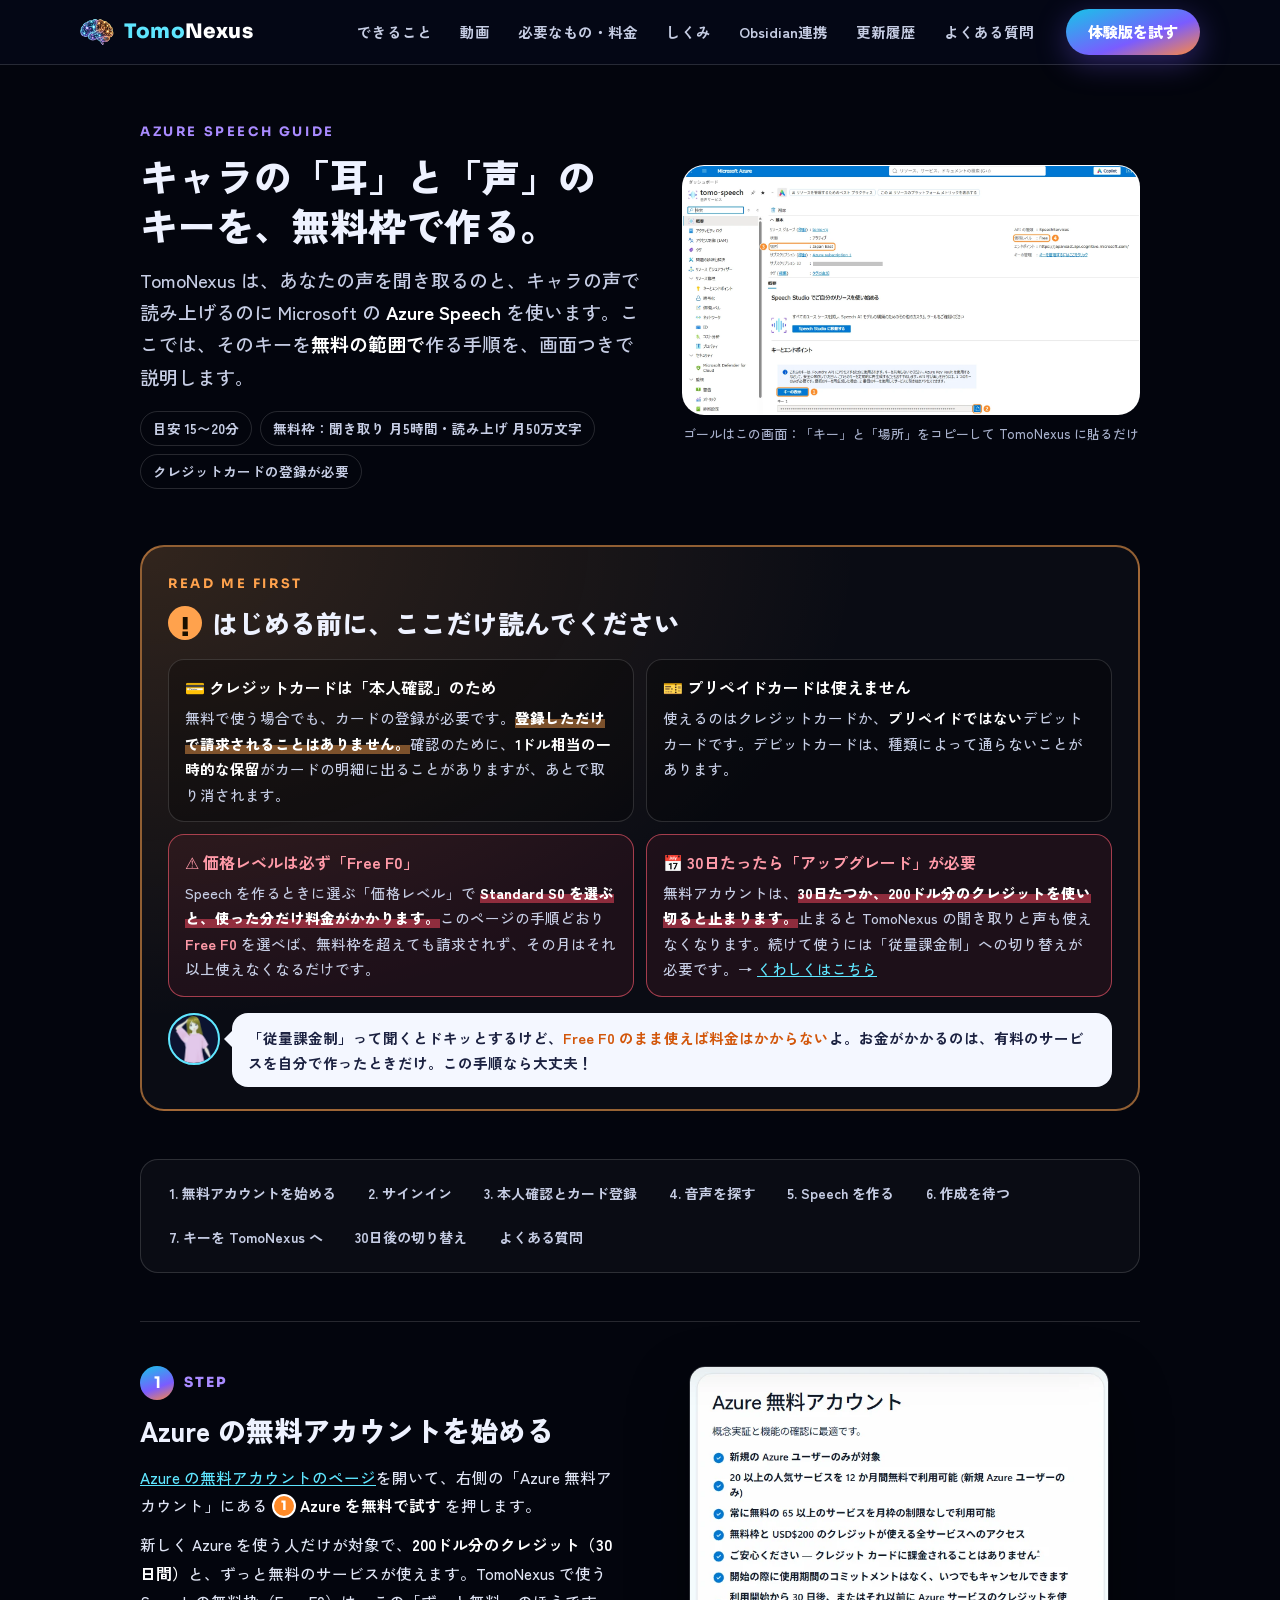
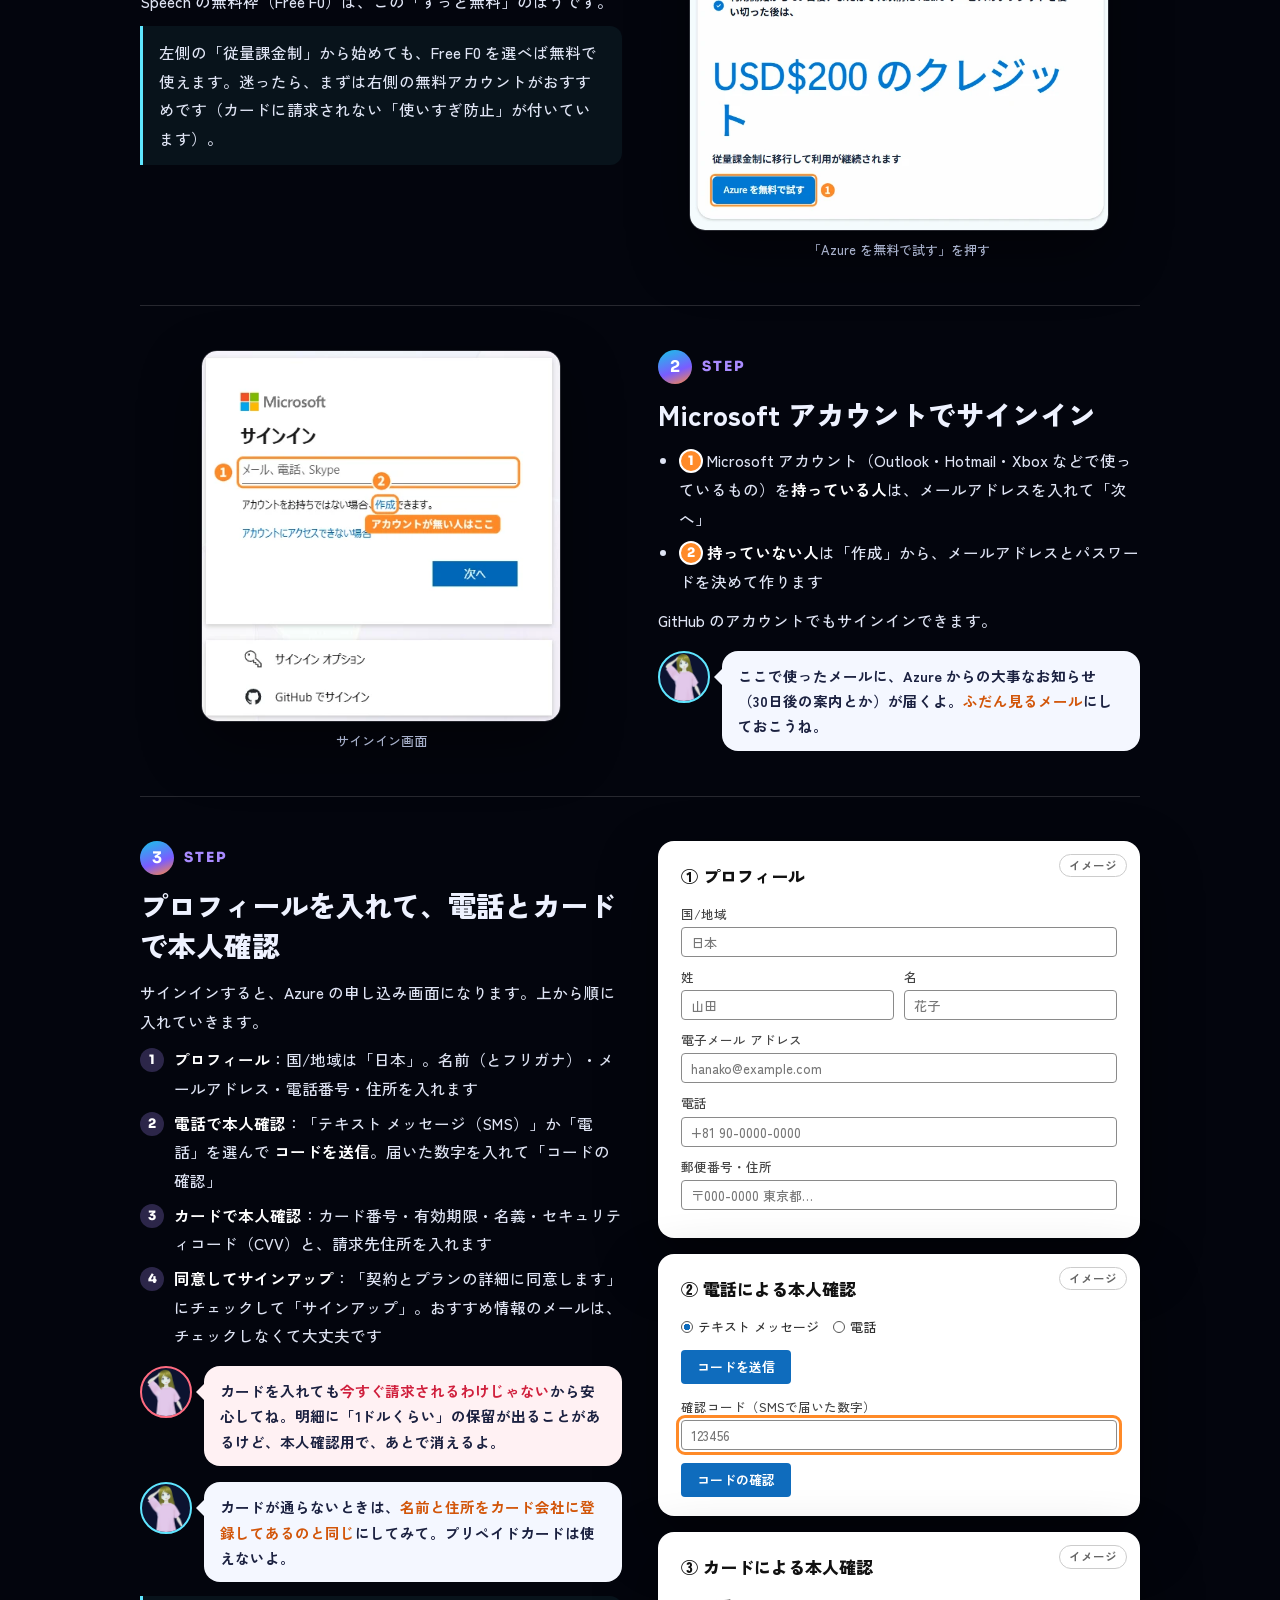
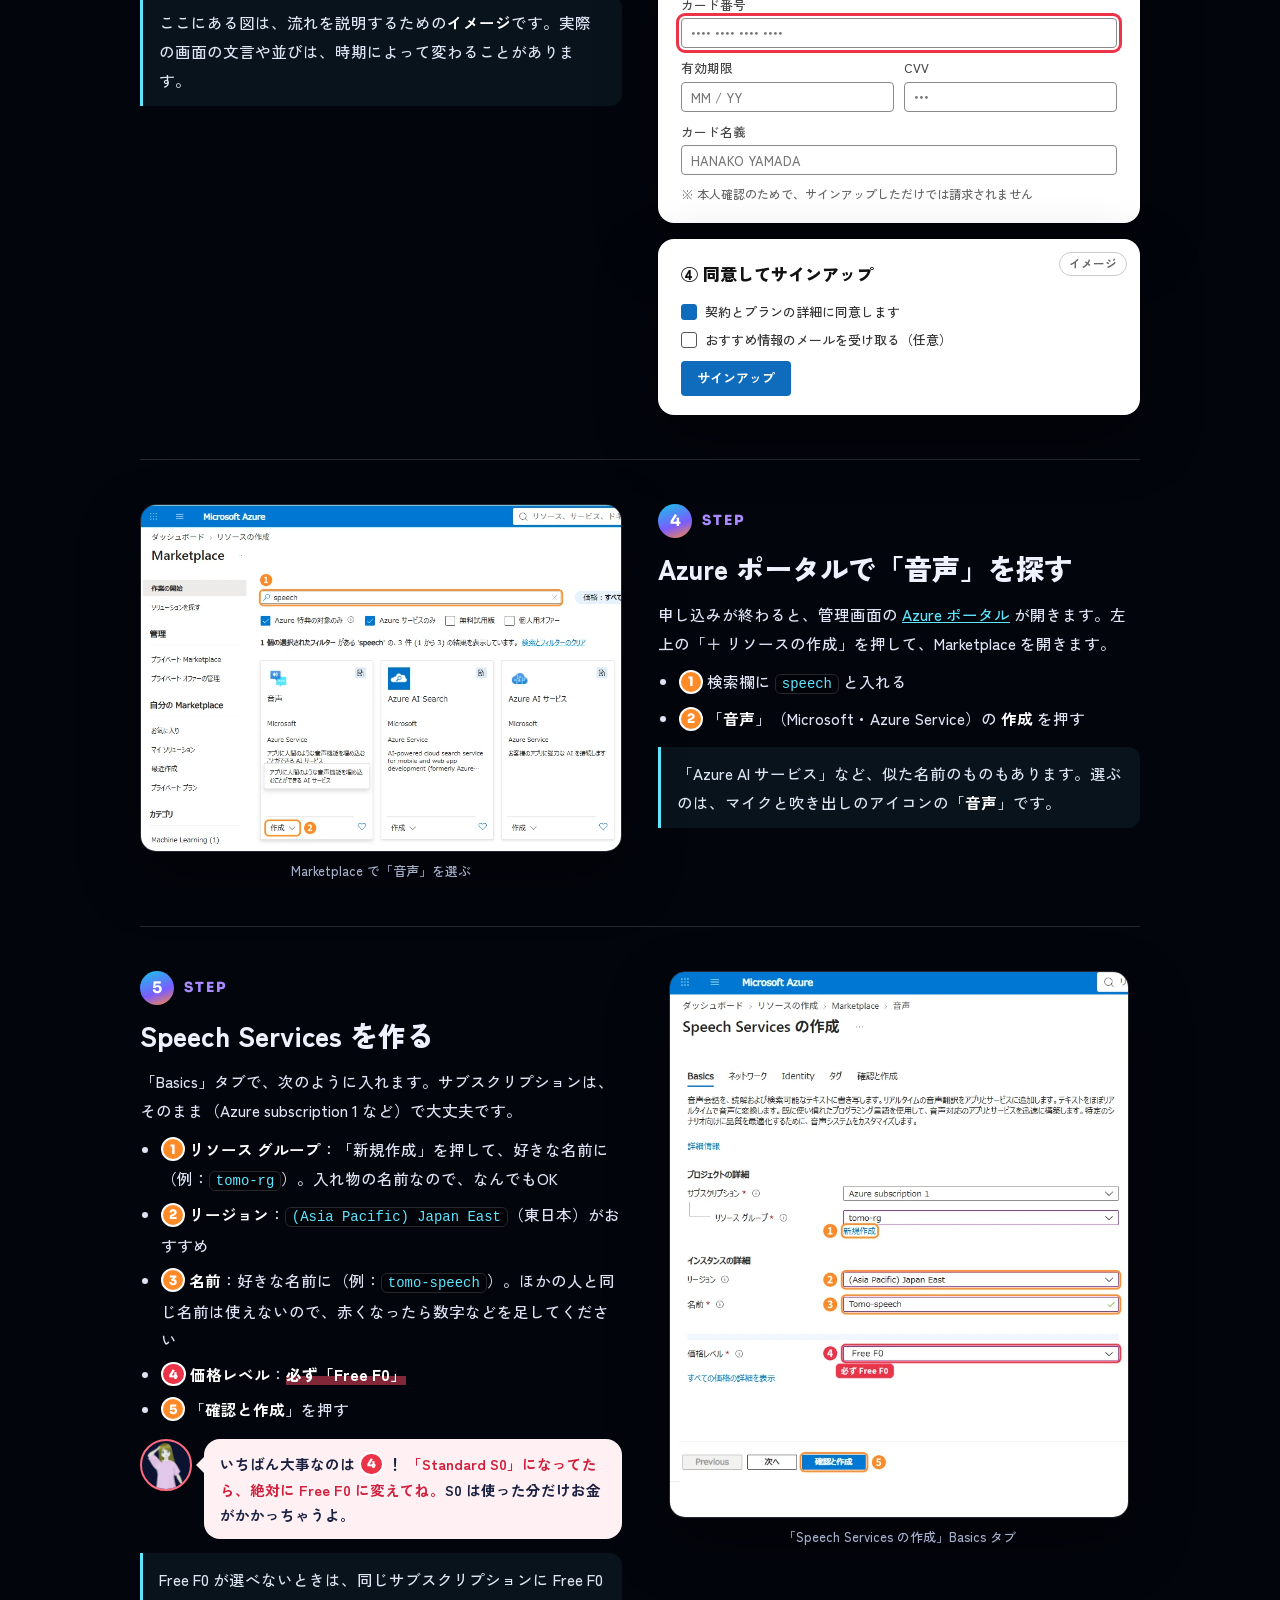
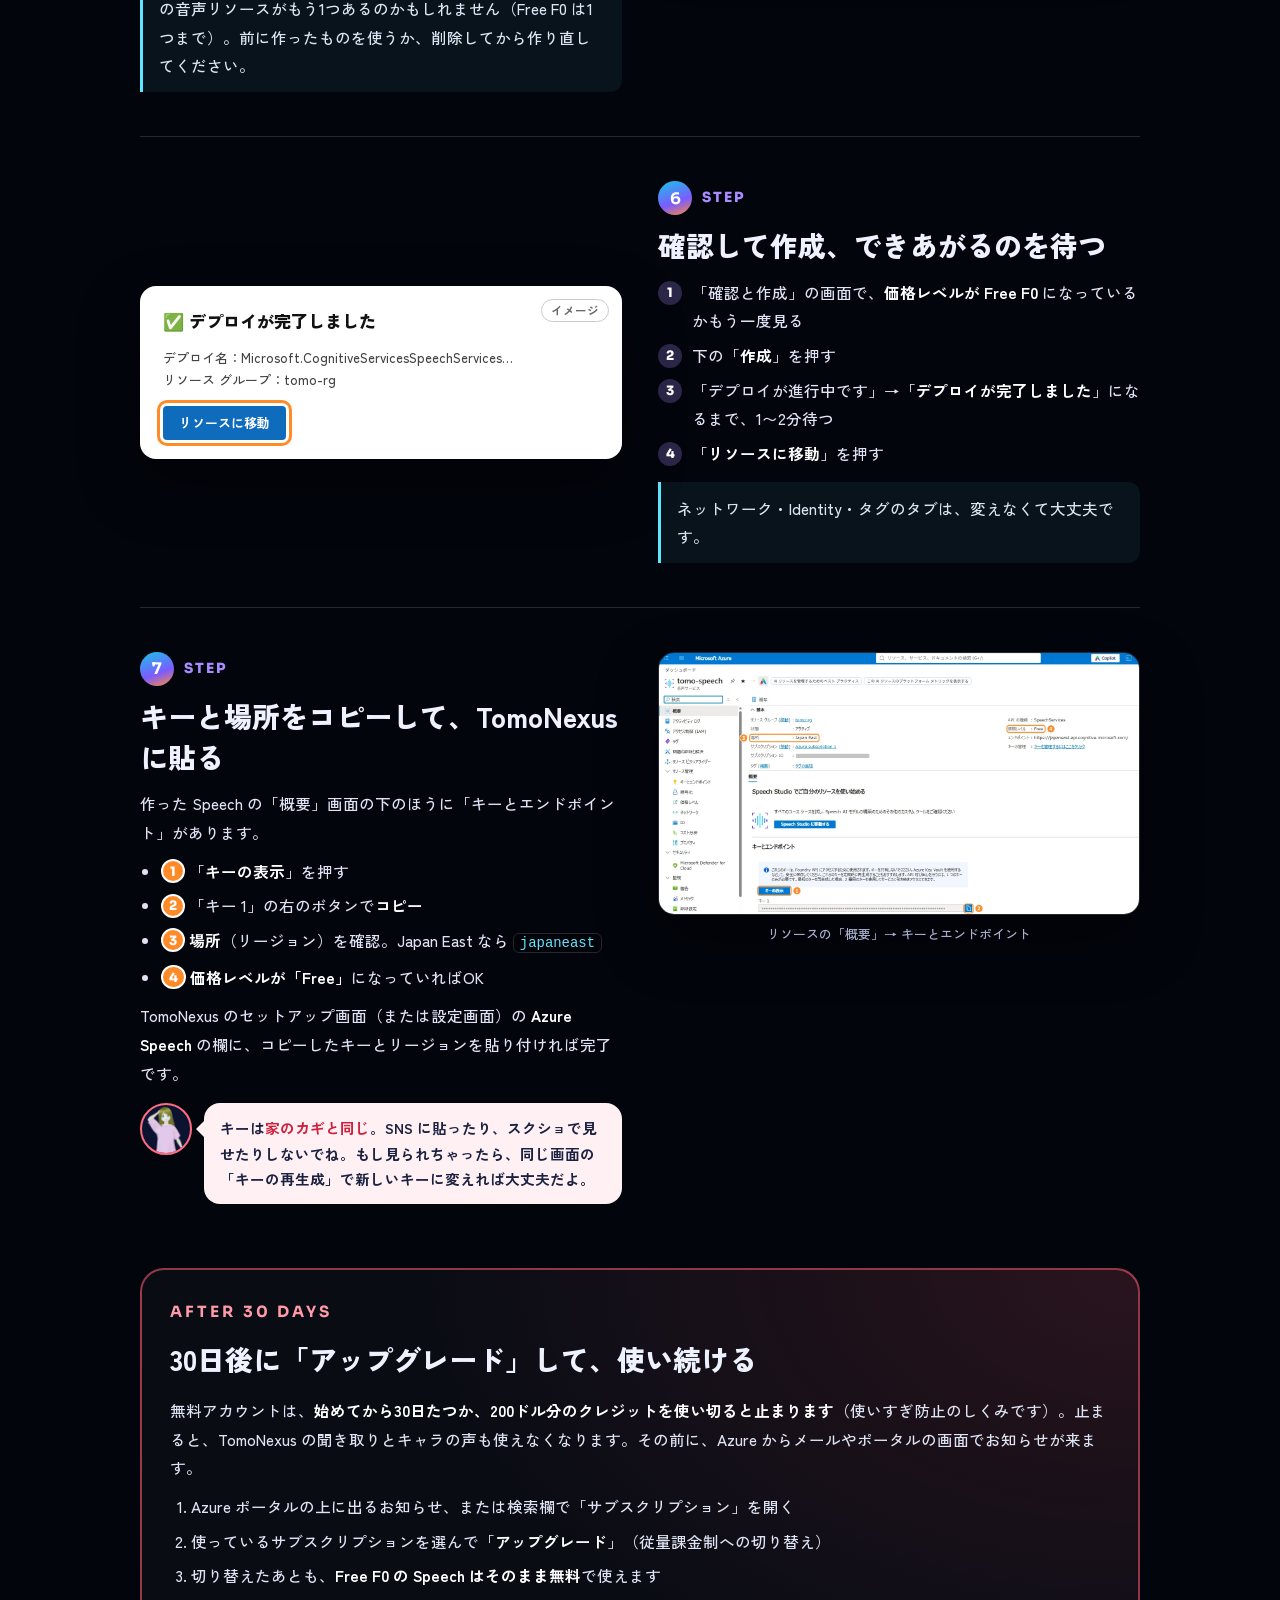
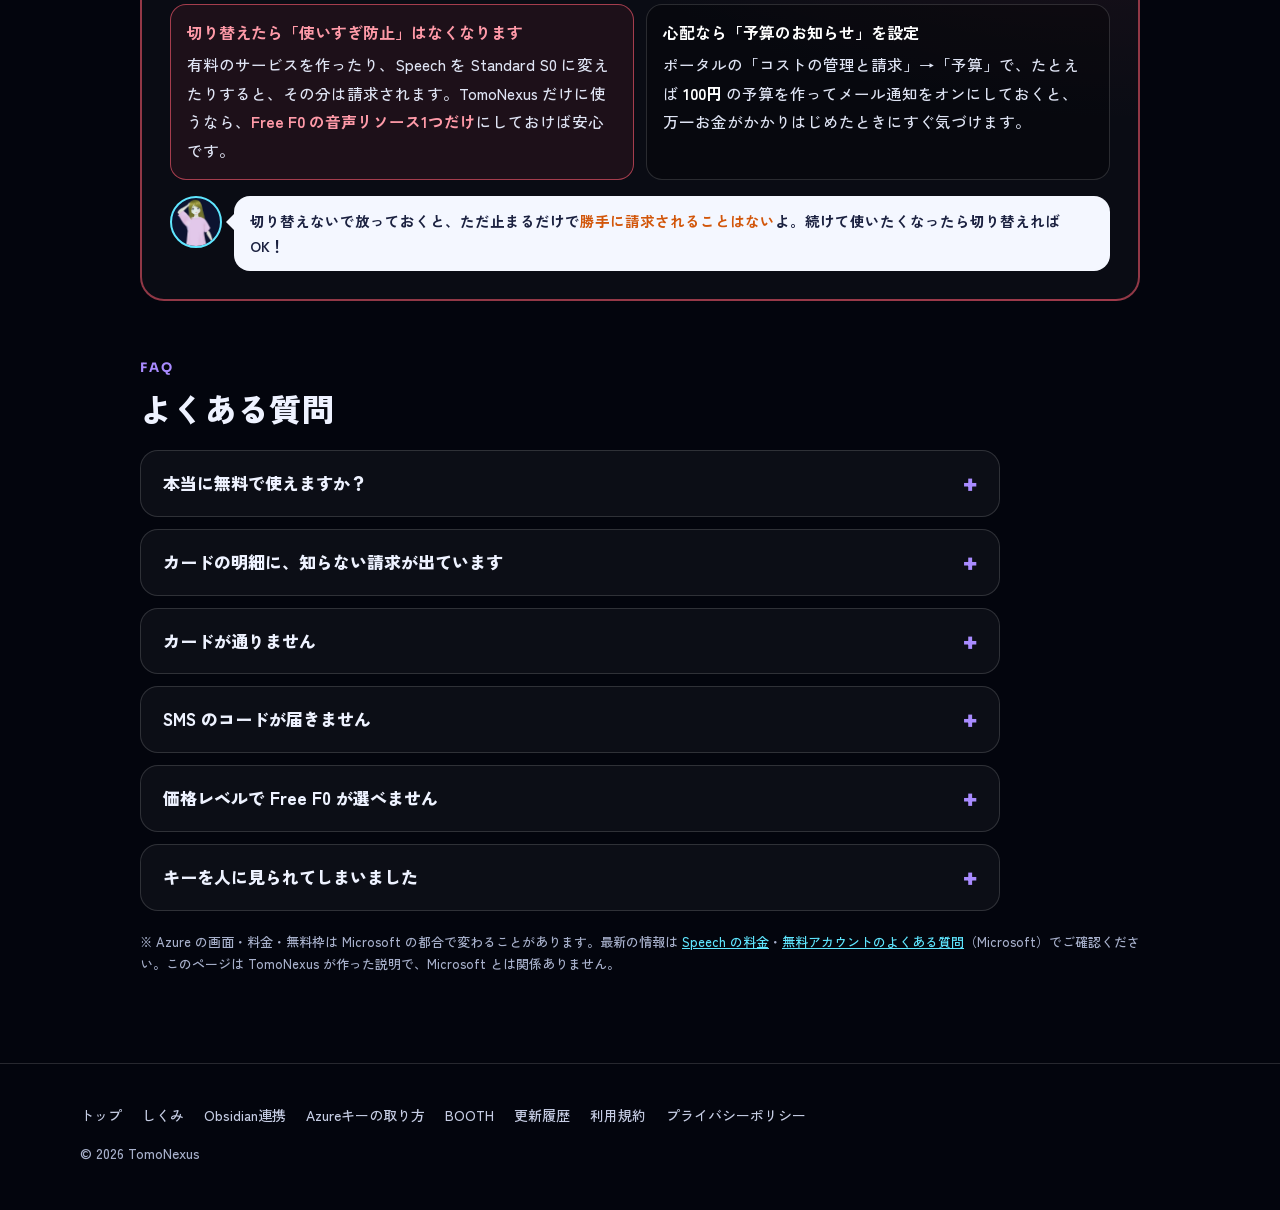
==== azure.html @ bb81c7da "Azure Speech のキーの取り方ページを追加（無料枠・カード登録・30日後の注意つき） Co-Authored-By: Claude Opus 5.5 <noreply@anthropic.c" ====
<!doctype html>
<html lang="ja">
<head>
<meta charset="utf-8">
<meta name="viewport" content="width=device-width, initial-scale=1">
<title>Azure Speech のキーの取り方 — TomoNexus</title>
<meta name="description" content="TomoNexus で使う Azure Speech のキーを、無料枠で作る手順。クレジットカード登録の注意点、30日後の切り替え、キーのコピーまで画面つきで説明します。">
<meta name="theme-color" content="#060918">
<link rel="icon" type="image/png" href="assets/img/icon.png">
<link rel="apple-touch-icon" href="assets/img/apple-touch-icon.png">
<link rel="preconnect" href="https://fonts.googleapis.com">
<link rel="preconnect" href="https://fonts.gstatic.com" crossorigin>
<link rel="stylesheet" href="https://fonts.googleapis.com/css2?family=Zen+Kaku+Gothic+New:wght@500;700;900&family=Sora:wght@500;700;800&display=swap">
<link rel="stylesheet" href="assets/css/style.css">
</head>
<body>
<header class="site-header">
  <div class="wrap">
    <a class="brand" href="./"><img src="assets/img/icon.png" alt=""><span><span class="t">Tomo</span><span class="n">Nexus</span></span></a>
    <nav class="nav" aria-label="メインメニュー">
      <a href="./#features">できること</a>
      <a href="./#movie">動画</a>
      <a href="./#requirements">必要なもの・料金</a>
      <a href="shikumi.html">しくみ</a>
      <a href="obsidian.html">Obsidian連携</a>
      <a href="history.html">更新履歴</a>
      <a href="./#faq">よくある質問</a>
    </nav>
    <a class="btn btn-primary" data-booth href="./#download"><span data-booth-label>体験版を試す</span></a>
    <button class="menu-btn" aria-label="メニュー" aria-expanded="false">☰</button>
  </div>
</header>
<main class="guide">

<section class="g-hero">
  <div>
    <p class="eyebrow">Azure Speech guide</p>
    <h1><span class="nb">キャラの「耳」と「声」の</span><span class="nb">キーを、無料枠で作る。</span></h1>
    <p class="lead">TomoNexus は、あなたの声を聞き取るのと、キャラの声で読み上げるのに Microsoft の <b>Azure Speech</b> を使います。ここでは、そのキーを<b>無料の範囲で</b>作る手順を、画面つきで説明します。</p>
    <div class="g-pills"><span>目安 15〜20分</span><span>無料枠：聞き取り 月5時間・読み上げ 月50万文字</span><span>クレジットカードの登録が必要</span></div>
  </div>
  <figure>
    <a href="assets/img/azure/05-keys.webp" target="_blank" rel="noopener" title="大きく表示"><img src="assets/img/azure/05-keys.webp" alt="完成した Speech リソースの概要画面。キーの表示ボタンとキー1のコピーボタン" width="1514" height="824"></a>
    <figcaption>ゴールはこの画面：「キー」と「場所」をコピーして TomoNexus に貼るだけ</figcaption>
  </figure>
</section>

<section class="az-alert" aria-labelledby="az-first">
  <p class="eyebrow" style="color:var(--orange)">Read me first</p>
  <h2 id="az-first"><span class="ic">!</span>はじめる前に、ここだけ読んでください</h2>
  <div class="az-grid">
    <div class="az-card">
      <b>💳 クレジットカードは「本人確認」のため</b>
      <p>無料で使う場合でも、カードの登録が必要です。<span class="hl">登録しただけで請求されることはありません。</span>確認のために、<b>1ドル相当の一時的な保留</b>がカードの明細に出ることがありますが、あとで取り消されます。</p>
    </div>
    <div class="az-card">
      <b>🎫 プリペイドカードは使えません</b>
      <p>使えるのはクレジットカードか、<b>プリペイドではない</b>デビットカードです。デビットカードは、種類によって通らないことがあります。</p>
    </div>
    <div class="az-card warn">
      <b>⚠ 価格レベルは必ず「Free F0」</b>
      <p>Speech を作るときに選ぶ「価格レベル」で <span class="hl red">Standard S0 を選ぶと、使った分だけ料金がかかります。</span>このページの手順どおり <b>Free F0</b> を選べば、無料枠を超えても請求されず、その月はそれ以上使えなくなるだけです。</p>
    </div>
    <div class="az-card warn">
      <b>📅 30日たったら「アップグレード」が必要</b>
      <p>無料アカウントは、<span class="hl red">30日たつか、200ドル分のクレジットを使い切ると止まります。</span>止まると TomoNexus の聞き取りと声も使えなくなります。続けて使うには「従量課金制」への切り替えが必要です。→ <a href="#az30">くわしくはこちら</a></p>
    </div>
  </div>
  <div class="tip">
    <img src="assets/img/tomo.webp" alt="Tomo" width="52" height="52">
    <p class="bubble">「従量課金制」って聞くとドキッとするけど、<b>Free F0 のまま使えば料金はかからない</b>よ。お金がかかるのは、有料のサービスを自分で作ったときだけ。この手順なら大丈夫！</p>
  </div>
</section>

<nav class="g-toc" aria-label="このページの内容">
  <a href="#s1">1. 無料アカウントを始める</a><a href="#s2">2. サインイン</a><a href="#s3">3. 本人確認とカード登録</a><a href="#s4">4. 音声を探す</a><a href="#s5">5. Speech を作る</a><a href="#s6">6. 作成を待つ</a><a href="#s7">7. キーを TomoNexus へ</a><a href="#az30">30日後の切り替え</a><a href="#azfaq">よくある質問</a>
</nav>

<section class="g-step" id="s1">
  <div class="g-text">
    <span class="g-num"><b>1</b>STEP</span>
    <h2>Azure の無料アカウントを始める</h2>
    <p><a href="https://azure.microsoft.com/ja-jp/free/" target="_blank" rel="noopener">Azure の無料アカウントのページ</a>を開いて、右側の「Azure 無料アカウント」にある <span class="mk">1</span><b>Azure を無料で試す</b> を押します。</p>
    <p>新しく Azure を使う人だけが対象で、<b>200ドル分のクレジット（30日間）</b>と、ずっと無料のサービスが使えます。TomoNexus で使う Speech の無料枠（Free F0）は、この「ずっと無料」のほうです。</p>
    <p class="g-note">左側の「従量課金制」から始めても、Free F0 を選べば無料で使えます。迷ったら、まずは右側の無料アカウントがおすすめです（カードに請求されない「使いすぎ防止」が付いています）。</p>
  </div>
  <figure class="g-shot narrow" style="max-width:420px">
    <a href="assets/img/azure/00-start.webp" target="_blank" rel="noopener" title="大きく表示"><img src="assets/img/azure/00-start.webp" alt="Azure 無料アカウントの説明と「Azure を無料で試す」ボタン" loading="lazy" width="671" height="743"></a>
    <figcaption>「Azure を無料で試す」を押す</figcaption>
  </figure>
</section>

<section class="g-step flip" id="s2">
  <div class="g-text">
    <span class="g-num"><b>2</b>STEP</span>
    <h2>Microsoft アカウントでサインイン</h2>
    <ul>
      <li><span class="mk">1</span>Microsoft アカウント（Outlook・Hotmail・Xbox などで使っているもの）を<b>持っている人</b>は、メールアドレスを入れて「次へ」</li>
      <li><span class="mk">2</span><b>持っていない人</b>は「作成」から、メールアドレスとパスワードを決めて作ります</li>
    </ul>
    <p>GitHub のアカウントでもサインインできます。</p>
    <div class="tip">
      <img src="assets/img/tomo.webp" alt="Tomo" width="52" height="52">
      <p class="bubble">ここで使ったメールに、Azure からの大事なお知らせ（30日後の案内とか）が届くよ。<b>ふだん見るメール</b>にしておこうね。</p>
    </div>
  </div>
  <figure class="g-shot narrow">
    <a href="assets/img/azure/01-signin.webp" target="_blank" rel="noopener" title="大きく表示"><img src="assets/img/azure/01-signin.webp" alt="Microsoft のサインイン画面。メールアドレスの欄と、アカウントの作成リンク" loading="lazy" width="455" height="470"></a>
    <figcaption>サインイン画面</figcaption>
  </figure>
</section>

<section class="g-step" id="s3">
  <div class="g-text">
    <span class="g-num"><b>3</b>STEP</span>
    <h2>プロフィールを入れて、電話とカードで本人確認</h2>
    <p>サインインすると、Azure の申し込み画面になります。上から順に入れていきます。</p>
    <ol class="az-steps">
      <li><b>プロフィール</b>：国/地域は「日本」。名前（とフリガナ）・メールアドレス・電話番号・住所を入れます</li>
      <li><b>電話で本人確認</b>：「テキスト メッセージ（SMS）」か「電話」を選んで <b>コードを送信</b>。届いた数字を入れて「コードの確認」</li>
      <li><b>カードで本人確認</b>：カード番号・有効期限・名義・セキュリティコード（CVV）と、請求先住所を入れます</li>
      <li><b>同意してサインアップ</b>：「契約とプランの詳細に同意します」にチェックして「サインアップ」。おすすめ情報のメールは、チェックしなくて大丈夫です</li>
    </ol>
    <div class="tip warn">
      <img src="assets/img/tomo.webp" alt="Tomo" width="52" height="52">
      <p class="bubble">カードを入れても<b>今すぐ請求されるわけじゃない</b>から安心してね。明細に「1ドルくらい」の保留が出ることがあるけど、本人確認用で、あとで消えるよ。</p>
    </div>
    <div class="tip">
      <img src="assets/img/tomo.webp" alt="Tomo" width="52" height="52">
      <p class="bubble">カードが通らないときは、<b>名前と住所をカード会社に登録してあるのと同じ</b>にしてみて。プリペイドカードは使えないよ。</p>
    </div>
    <p class="g-note">ここにある図は、流れを説明するための<b>イメージ</b>です。実際の画面の文言や並びは、時期によって変わることがあります。</p>
  </div>
  <div>
    <div class="mock" role="img" aria-label="プロフィール入力のイメージ図">
      <span class="mtag">イメージ</span>
      <div class="mt">① プロフィール</div>
      <div class="f"><label>国/地域</label><div class="in">日本</div></div>
      <div class="row2"><div class="f"><label>姓</label><div class="in">山田</div></div><div class="f"><label>名</label><div class="in">花子</div></div></div>
      <div class="f"><label>電子メール アドレス</label><div class="in">hanako@example.com</div></div>
      <div class="f"><label>電話</label><div class="in">+81 90-0000-0000</div></div>
      <div class="f"><label>郵便番号・住所</label><div class="in">〒000-0000 東京都…</div></div>
    </div>
    <div class="mock" role="img" aria-label="電話による本人確認のイメージ図">
      <span class="mtag">イメージ</span>
      <div class="mt">② 電話による本人確認</div>
      <div class="opt"><span class="on">テキスト メッセージ</span><span>電話</span></div>
      <span class="btnm">コードを送信</span>
      <div class="f hit" style="margin-top:12px"><label>確認コード（SMSで届いた数字）</label><div class="in">123456</div></div>
      <span class="btnm">コードの確認</span>
    </div>
    <div class="mock" role="img" aria-label="カードによる本人確認のイメージ図">
      <span class="mtag">イメージ</span>
      <div class="mt">③ カードによる本人確認</div>
      <div class="f red"><label>カード番号</label><div class="in">•••• •••• •••• ••••</div></div>
      <div class="row2"><div class="f"><label>有効期限</label><div class="in">MM / YY</div></div><div class="f"><label>CVV</label><div class="in">•••</div></div></div>
      <div class="f"><label>カード名義</label><div class="in">HANAKO YAMADA</div></div>
      <p class="note">※ 本人確認のためで、サインアップしただけでは請求されません</p>
    </div>
    <div class="mock" role="img" aria-label="同意とサインアップのイメージ図">
      <span class="mtag">イメージ</span>
      <div class="mt">④ 同意してサインアップ</div>
      <div class="chk"><i class="on"></i><span>契約とプランの詳細に同意します</span></div>
      <div class="chk"><i></i><span>おすすめ情報のメールを受け取る（任意）</span></div>
      <span class="btnm">サインアップ</span>
    </div>
  </div>
</section>

<section class="g-step flip" id="s4">
  <div class="g-text">
    <span class="g-num"><b>4</b>STEP</span>
    <h2>Azure ポータルで「音声」を探す</h2>
    <p>申し込みが終わると、管理画面の <a href="https://portal.azure.com/" target="_blank" rel="noopener">Azure ポータル</a> が開きます。左上の「＋ リソースの作成」を押して、Marketplace を開きます。</p>
    <ul>
      <li><span class="mk">1</span>検索欄に <code>speech</code> と入れる</li>
      <li><span class="mk">2</span>「<b>音声</b>」（Microsoft・Azure Service）の <b>作成</b> を押す</li>
    </ul>
    <p class="g-note">「Azure AI サービス」など、似た名前のものもあります。選ぶのは、マイクと吹き出しのアイコンの「<b>音声</b>」です。</p>
  </div>
  <figure class="g-shot">
    <a href="assets/img/azure/02-market.webp" target="_blank" rel="noopener" title="大きく表示"><img src="assets/img/azure/02-market.webp" alt="Marketplace で speech を検索し、音声の作成ボタンを押すところ" loading="lazy" width="883" height="637"></a>
    <figcaption>Marketplace で「音声」を選ぶ</figcaption>
  </figure>
</section>

<section class="g-step" id="s5">
  <div class="g-text">
    <span class="g-num"><b>5</b>STEP</span>
    <h2>Speech Services を作る</h2>
    <p>「Basics」タブで、次のように入れます。サブスクリプションは、そのまま（Azure subscription 1 など）で大丈夫です。</p>
    <ul>
      <li><span class="mk">1</span><b>リソース グループ</b>：「新規作成」を押して、好きな名前に（例：<code>tomo-rg</code>）。入れ物の名前なので、なんでもOK</li>
      <li><span class="mk">2</span><b>リージョン</b>：<code>(Asia Pacific) Japan East</code>（東日本）がおすすめ</li>
      <li><span class="mk">3</span><b>名前</b>：好きな名前に（例：<code>tomo-speech</code>）。ほかの人と同じ名前は使えないので、赤くなったら数字などを足してください</li>
      <li><span class="mk red">4</span><b>価格レベル</b>：<span class="hl red">必ず「Free F0」</span></li>
      <li><span class="mk">5</span>「<b>確認と作成</b>」を押す</li>
    </ul>
    <div class="tip warn">
      <img src="assets/img/tomo.webp" alt="Tomo" width="52" height="52">
      <p class="bubble">いちばん大事なのは <span class="mk red">4</span>！ <b>「Standard S0」になってたら、絶対に Free F0 に変えてね。</b>S0 は使った分だけお金がかかっちゃうよ。</p>
    </div>
    <p class="g-note">Free F0 が選べないときは、同じサブスクリプションに Free F0 の音声リソースがもう1つあるのかもしれません（Free F0 は1つまで）。前に作ったものを使うか、削除してから作り直してください。</p>
  </div>
  <figure class="g-shot narrow" style="max-width:460px">
    <a href="assets/img/azure/03-create.webp" target="_blank" rel="noopener" title="大きく表示"><img src="assets/img/azure/03-create.webp" alt="Speech Services の作成画面。リソースグループ、リージョン Japan East、名前、価格レベル Free F0、確認と作成ボタン" loading="lazy" width="735" height="874"></a>
    <figcaption>「Speech Services の作成」Basics タブ</figcaption>
  </figure>
</section>

<section class="g-step flip" id="s6">
  <div class="g-text">
    <span class="g-num"><b>6</b>STEP</span>
    <h2>確認して作成、できあがるのを待つ</h2>
    <ol class="az-steps">
      <li>「確認と作成」の画面で、<b>価格レベルが Free F0</b> になっているかもう一度見る</li>
      <li>下の「<b>作成</b>」を押す</li>
      <li>「デプロイが進行中です」→「<b>デプロイが完了しました</b>」になるまで、1〜2分待つ</li>
      <li>「<b>リソースに移動</b>」を押す</li>
    </ol>
    <p class="g-note">ネットワーク・Identity・タグのタブは、変えなくて大丈夫です。</p>
  </div>
  <div class="mock" role="img" aria-label="デプロイ完了画面のイメージ図" style="align-self:center">
    <span class="mtag">イメージ</span>
    <div class="mt">✅ デプロイが完了しました</div>
    <p style="font-size:13px;color:#444;margin-bottom:10px">デプロイ名：Microsoft.CognitiveServicesSpeechServices…<br>リソース グループ：tomo-rg</p>
    <span class="btnm" style="outline:3px solid #ff8a28;outline-offset:3px">リソースに移動</span>
  </div>
</section>

<section class="g-step" id="s7">
  <div class="g-text">
    <span class="g-num"><b>7</b>STEP</span>
    <h2>キーと場所をコピーして、TomoNexus に貼る</h2>
    <p>作った Speech の「概要」画面の下のほうに「キーとエンドポイント」があります。</p>
    <ul>
      <li><span class="mk">1</span>「<b>キーの表示</b>」を押す</li>
      <li><span class="mk">2</span>「キー 1」の右のボタンで<b>コピー</b></li>
      <li><span class="mk">3</span><b>場所</b>（リージョン）を確認。Japan East なら <code>japaneast</code></li>
      <li><span class="mk">4</span><b>価格レベルが「Free」</b>になっていればOK</li>
    </ul>
    <p>TomoNexus のセットアップ画面（または設定画面）の <b>Azure Speech</b> の欄に、コピーしたキーとリージョンを貼り付ければ完了です。</p>
    <div class="tip warn">
      <img src="assets/img/tomo.webp" alt="Tomo" width="52" height="52">
      <p class="bubble">キーは<b>家のカギと同じ</b>。SNS に貼ったり、スクショで見せたりしないでね。もし見られちゃったら、同じ画面の「キーの再生成」で新しいキーに変えれば大丈夫だよ。</p>
    </div>
  </div>
  <figure class="g-shot">
    <a href="assets/img/azure/05-keys.webp" target="_blank" rel="noopener" title="大きく表示"><img src="assets/img/azure/05-keys.webp" alt="Speech リソースの概要画面。キーの表示、キー1のコピー、場所 Japan East、価格レベル Free" loading="lazy" width="1514" height="824"></a>
    <figcaption>リソースの「概要」→ キーとエンドポイント</figcaption>
  </figure>
</section>

<section class="az-30" id="az30">
  <p class="eyebrow" style="color:#ff9aa8">After 30 days</p>
  <h2>30日後に「アップグレード」して、使い続ける</h2>
  <p>無料アカウントは、<b>始めてから30日たつか、200ドル分のクレジットを使い切ると止まります</b>（使いすぎ防止のしくみです）。止まると、TomoNexus の聞き取りとキャラの声も使えなくなります。その前に、Azure からメールやポータルの画面でお知らせが来ます。</p>
  <ol>
    <li>Azure ポータルの上に出るお知らせ、または検索欄で「サブスクリプション」を開く</li>
    <li>使っているサブスクリプションを選んで「<b>アップグレード</b>」（従量課金制への切り替え）</li>
    <li>切り替えたあとも、<b>Free F0 の Speech はそのまま無料</b>で使えます</li>
  </ol>
  <div class="az-grid" style="margin-top:14px">
    <div class="az-card warn">
      <b>切り替えたら「使いすぎ防止」はなくなります</b>
      <p>有料のサービスを作ったり、Speech を Standard S0 に変えたりすると、その分は請求されます。TomoNexus だけに使うなら、<b>Free F0 の音声リソース1つだけ</b>にしておけば安心です。</p>
    </div>
    <div class="az-card">
      <b>心配なら「予算のお知らせ」を設定</b>
      <p>ポータルの「コストの管理と請求」→「予算」で、たとえば <b>100円</b> の予算を作ってメール通知をオンにしておくと、万一お金がかかりはじめたときにすぐ気づけます。</p>
    </div>
  </div>
  <div class="tip">
    <img src="assets/img/tomo.webp" alt="Tomo" width="52" height="52">
    <p class="bubble">切り替えないで放っておくと、ただ止まるだけで<b>勝手に請求されることはない</b>よ。続けて使いたくなったら切り替えればOK！</p>
  </div>
</section>

<section id="azfaq" style="margin-top:56px">
  <p class="eyebrow">FAQ</p>
  <h2 class="h2" style="font-size:clamp(24px,3.4vw,32px);margin:8px 0 20px">よくある質問</h2>
  <div class="faq">
    <details><summary>本当に無料で使えますか？</summary><div class="a">
      <p>価格レベルを <b>Free F0</b> にしていれば、聞き取りは月5時間、読み上げは月50万文字まで無料です。超えても請求はされず、その月はそれ以上使えなくなります（翌月にまた使えるようになります）。</p>
      <p>聞き取りの5時間を超えそうな月は、聞き取りの予備として Groq のキー（無料）を入れておくのがおすすめです。</p>
    </div></details>
    <details><summary>カードの明細に、知らない請求が出ています</summary><div class="a">
      <p>申し込みのときの本人確認で、1ドル相当の一時的な保留が出ることがあります。これはあとで取り消されます。保留ではない請求が続く場合は、Azure ポータルの「コストの管理と請求」で、有料のリソースがないか確認してください。</p>
    </div></details>
    <details><summary>カードが通りません</summary><div class="a">
      <p>プリペイドカードは使えません。デビットカードは、種類によって通らないことがあります。名前と住所を、カード会社に登録しているのと同じにして、もう一度試してください。</p>
    </div></details>
    <details><summary>SMS のコードが届きません</summary><div class="a">
      <p>電話番号の国番号が「+81（日本）」になっているか確認してください。届かないときは、確認の方法を「電話」に変えると、音声でコードを教えてもらえます。</p>
    </div></details>
    <details><summary>価格レベルで Free F0 が選べません</summary><div class="a">
      <p>Free F0 の音声リソースは、1つのサブスクリプションに1つまでです。前に作ったものがあれば、そのキーを使ってください。</p>
    </div></details>
    <details><summary>キーを人に見られてしまいました</summary><div class="a">
      <p>Speech の「キーとエンドポイント」で <b>キーの再生成</b> をすると、古いキーは使えなくなります。新しいキーを TomoNexus に貼り直してください。</p>
    </div></details>
  </div>
  <p style="margin-top:20px;color:var(--mute);font-size:13px">※ Azure の画面・料金・無料枠は Microsoft の都合で変わることがあります。最新の情報は <a href="https://azure.microsoft.com/ja-jp/pricing/details/speech/" target="_blank" rel="noopener">Speech の料金</a>・<a href="https://azure.microsoft.com/ja-jp/free/free-account-faq/" target="_blank" rel="noopener">無料アカウントのよくある質問</a>（Microsoft）でご確認ください。このページは TomoNexus が作った説明で、Microsoft とは関係ありません。</p>
</section>

</main>
<footer class="site-footer">
  <div class="wrap">
    <div class="foot-links"><a href="./">トップ</a><a href="shikumi.html">しくみ</a><a href="obsidian.html">Obsidian連携</a><a href="azure.html">Azureキーの取り方</a><a href="https://jinaxion.booth.pm/items/9001516" target="_blank" rel="noopener">BOOTH</a><a href="history.html">更新履歴</a><a href="terms.html">利用規約</a><a href="privacy.html">プライバシーポリシー</a></div>
    <p>© <span data-year>2026</span> TomoNexus</p>
  </div>
</footer>
<script src="assets/js/main.js"></script>
</body>
</html>
---- assets/css/style.css ----
/* TomoNexus 公式サイト — 共通スタイル（BOOTH広告デザイン準拠） */
:root{
  --bg:#060918; --bg-deep:#03050d; --panel:#0c1330; --panel-2:#0e1838;
  --ink:#eef2ff; --soft:#c6cde4; --mute:#a7b0cb; --line:rgba(255,255,255,.14);
  --cyan:#5fe6ff; --orange:#ffa24d; --violet:#a98bff;
  --grad:linear-gradient(160deg,#16c5e8,#7a5cff 60%,#ff8a3d);
  --radius:24px; --max:1160px;
  --jp:'Zen Kaku Gothic New',system-ui,'Hiragino Sans','Yu Gothic UI',sans-serif;
  --en:'Sora','Zen Kaku Gothic New',sans-serif;
  color-scheme:dark;
}
*,*::before,*::after{box-sizing:border-box}
html{scroll-behavior:smooth;scroll-padding-top:76px}
body{margin:0;background:var(--bg-deep);color:var(--ink);font-family:var(--jp);font-weight:500;line-height:1.7;-webkit-font-smoothing:antialiased;overflow-x:hidden}
img,video{max-width:100%;display:block}
a{color:var(--cyan)} a:hover{color:#ffb066}
h1,h2,h3,p{margin:0}
b,strong{color:#fff}
.wrap{max-width:var(--max);margin:0 auto;padding:0 20px}
.en{font-family:var(--en)}
.c-cyan{color:var(--cyan)} .c-orange{color:var(--orange)} .c-violet{color:var(--violet)}

/* ---------- header ---------- */
.site-header{position:sticky;top:0;z-index:50;background:rgba(6,9,24,.82);backdrop-filter:blur(12px);-webkit-backdrop-filter:blur(12px);border-bottom:1px solid var(--line)}
.site-header .wrap{display:flex;align-items:center;gap:20px;height:64px}
.brand{display:flex;align-items:center;gap:10px;text-decoration:none;color:var(--ink);font-family:var(--en);font-weight:800;font-size:20px;letter-spacing:.01em}
.brand img{width:34px;height:34px}
.brand .t{color:var(--cyan)} .brand .n{color:#fff}
.nav{display:flex;gap:4px;margin-left:auto}
.nav a{color:var(--soft);text-decoration:none;font-size:14.5px;font-weight:700;padding:8px 12px;border-radius:999px}
.nav a:hover,.nav a[aria-current="page"]{color:#fff;background:rgba(255,255,255,.07)}
.menu-btn{display:none;margin-left:auto;background:none;border:1px solid var(--line);color:var(--ink);border-radius:10px;width:44px;height:40px;font-size:20px;cursor:pointer}
@media (max-width:1040px){
  .menu-btn{display:block}
  .nav{display:none;position:absolute;top:64px;left:0;right:0;flex-direction:column;background:rgba(6,9,24,.97);padding:10px 16px 18px;border-bottom:1px solid var(--line)}
  .nav.open{display:flex}
  .nav a{padding:12px 14px;font-size:16px}
  .site-header .btn{display:none}
}

/* ---------- buttons ---------- */
.btn{display:inline-flex;align-items:center;justify-content:center;gap:8px;min-height:44px;padding:10px 22px;border-radius:999px;font-weight:900;font-size:15px;text-decoration:none;white-space:nowrap;transition:transform .15s,box-shadow .15s}
.btn:hover{transform:translateY(-1px)}
.btn-primary{background:var(--grad);color:#fff;box-shadow:0 8px 30px rgba(122,92,255,.35)}
.btn-primary:hover{color:#fff;box-shadow:0 10px 36px rgba(122,92,255,.5)}
.btn-ghost{border:1.5px solid rgba(255,255,255,.3);color:var(--ink)}
.btn-ghost:hover{border-color:var(--cyan);color:#fff}
.btn-lg{min-height:56px;padding:14px 32px;font-size:18px}

/* ---------- sections ---------- */
.section{position:relative;padding:96px 0}
.section + .section{padding-top:24px}
.eyebrow{font-family:var(--en);font-weight:700;font-size:13px;letter-spacing:.2em;color:var(--violet);text-transform:uppercase}
.h2{font-weight:900;font-size:clamp(28px,4.4vw,44px);line-height:1.35;letter-spacing:.01em;text-wrap:balance}
.lead{color:var(--soft);font-size:clamp(16px,1.8vw,19px);max-width:62ch;text-wrap:pretty}
.head{display:flex;flex-direction:column;gap:12px;margin-bottom:40px}
.head.center{align-items:center;text-align:center}
.glow{position:absolute;border-radius:50%;pointer-events:none}

/* ---------- hero ---------- */
.hero{position:relative;overflow:hidden;background:var(--bg);padding:56px 0 0}
.hero .glow.a{left:-260px;top:280px;width:900px;height:900px;background:radial-gradient(closest-side,rgba(64,200,255,.22),transparent)}
.hero .glow.b{right:-280px;top:420px;width:900px;height:900px;background:radial-gradient(closest-side,rgba(255,140,50,.18),transparent)}
.hero-top{position:relative;display:flex;flex-direction:column;align-items:center;gap:22px;text-align:center}
.hero-logo{width:min(380px,72vw);height:auto}
.hero h1{font-weight:900;font-size:clamp(36px,7vw,78px);line-height:1.28;letter-spacing:.01em}
.hero h1 .br{display:block}
.hero-sub{font-size:clamp(17px,2.4vw,28px);color:var(--soft);line-height:1.6}
.hero-cta{display:flex;flex-wrap:wrap;gap:12px;justify-content:center;margin-top:6px}
.hero-note{font-size:14px;color:var(--mute)}

.stage{position:relative;max-width:1200px;margin:24px auto 0;aspect-ratio:1200/860}
.stage .floor{position:absolute;left:50%;bottom:8%;transform:translateX(-50%);width:84%;height:14%;border-radius:50%;background:radial-gradient(closest-side,rgba(95,230,255,.35),transparent)}
.stage .ch{position:absolute;height:auto;-webkit-mask-image:linear-gradient(#000 72%,transparent 98%);mask-image:linear-gradient(#000 72%,transparent 98%)}
.stage .lily{left:1.6%;top:17.4%;width:36.7%}
.stage .taka{right:1.6%;top:17.4%;width:36.7%}
.stage .tomo{left:25%;top:4.6%;width:50%}
.bubble{position:absolute;font-weight:700;line-height:1.4;z-index:3;font-size:clamp(12px,2.3vw,28px)}
.bubble.jp{left:5%;top:4.6%;background:#fff;color:#0b1024;padding:.55em .95em;border-radius:1em 1em 1em .25em;box-shadow:0 10px 30px rgba(0,0,0,.35)}
.bubble.en{right:4.6%;top:8%;background:var(--panel-2);border:2px solid var(--cyan);color:var(--ink);padding:.5em .9em;border-radius:1em 1em .25em 1em;display:flex;flex-direction:column;text-align:left}
.bubble.en small{font-size:.72em;color:var(--cyan)}
.bubble.en span{font-family:var(--en)}
.tag{position:absolute;bottom:11%;transform:translateX(-50%);z-index:2;background:rgba(6,9,24,.85);border:1.5px solid rgba(255,255,255,.22);border-radius:999px;padding:.3em 1em;font-family:var(--en);font-weight:700;font-size:clamp(12px,2.2vw,26px)}
.tag.l{left:20%} .tag.c{left:50%} .tag.r{left:80%}
.vrm-note{position:absolute;left:0;right:0;bottom:1.8%;display:flex;justify-content:center;z-index:2}
.vrm-note span{background:rgba(6,9,24,.92);border:1.5px dashed rgba(255,255,255,.4);border-radius:999px;padding:.35em 1.2em;font-weight:700;font-size:clamp(12px,2vw,24px);color:var(--soft)}

/* ---------- modes ---------- */
.modes{display:grid;grid-template-columns:repeat(auto-fit,minmax(min(100%,480px),1fr));gap:24px}
.mode{border-radius:28px;padding:28px;display:flex;flex-direction:column;gap:20px}
.mode.talk{background:rgba(95,230,255,.06);border:2px solid var(--cyan)}
.mode.memo{background:rgba(255,162,77,.06);border:2px solid var(--orange)}
.mode-title{display:flex;align-items:baseline;gap:14px;flex-wrap:wrap}
.mode-title h3{font-family:var(--en);font-weight:800;font-size:clamp(36px,4vw,48px);line-height:1}
.mode.talk h3{color:var(--cyan)} .mode.memo h3{color:var(--orange)}
.mode-title span{font-weight:700;font-size:20px}
.media{border-radius:16px;overflow:hidden;border:1px solid var(--line);background:#000;aspect-ratio:16/9}
.media video,.media img{width:100%;height:100%;object-fit:cover}
.points{list-style:none;padding:0;margin:0;display:flex;flex-direction:column;gap:14px}
.points li{position:relative;padding-left:22px;color:#dfe4f4;font-size:16.5px;line-height:1.65}
.points li::before{content:"";position:absolute;left:2px;top:.62em;width:9px;height:9px;border-radius:50%}
.mode.talk .points li::before{background:var(--cyan)} .mode.memo .points li::before{background:var(--orange)}
.points li small{display:block;color:var(--mute);font-size:14px}

/* ---------- features ---------- */
.grid{display:grid;gap:16px;grid-template-columns:repeat(auto-fit,minmax(min(100%,260px),1fr))}
.card{background:rgba(255,255,255,.04);border:1.5px solid var(--line);border-radius:20px;padding:22px 22px 24px;display:flex;flex-direction:column;gap:8px}
.card .ico{font-size:26px;line-height:1}
.card h3{font-weight:900;font-size:19px;line-height:1.45}
.card p{color:var(--soft);font-size:15px;line-height:1.7}
.shot{margin-top:28px;border-radius:18px;overflow:hidden;border:1px solid var(--line)}
.caption{color:var(--mute);font-size:14px;margin-top:10px;text-align:center}

/* ---------- loop ---------- */
.loop{display:grid;grid-template-columns:1fr auto 1fr auto 1fr;align-items:center;gap:14px}
.loop .step{background:rgba(255,255,255,.05);border:1.5px solid var(--line);border-radius:22px;padding:24px 20px;text-align:center;display:flex;flex-direction:column;gap:6px;height:100%;justify-content:center}
.loop .step b{font-weight:900;font-size:clamp(22px,2.6vw,30px)}
.loop .step span{font-size:16px;color:var(--soft);line-height:1.5;word-break:keep-all;overflow-wrap:anywhere}
.loop .arrow{font-family:var(--en);font-size:36px;color:var(--violet);font-weight:800}
@media (max-width:720px){.loop{grid-template-columns:1fr}.loop .arrow{transform:rotate(90deg);justify-self:center;line-height:1}}
.loop-note{text-align:center;color:var(--soft);margin-top:22px}

/* ---------- values ---------- */
.values{display:grid;gap:16px;grid-template-columns:repeat(auto-fit,minmax(min(100%,320px),1fr))}
.value{border-left:3px solid var(--violet);padding:4px 0 4px 20px;display:flex;flex-direction:column;gap:8px}
.value h3{font-weight:900;font-size:20px;line-height:1.45}
.value p{color:var(--soft);font-size:15.5px}

/* ---------- requirements / price ---------- */
.req{background:var(--panel);border:1.5px solid var(--line);border-radius:28px;overflow:hidden;display:grid;grid-template-columns:1.25fr 1fr}
@media (max-width:820px){.req{grid-template-columns:1fr}}
.req-body{padding:32px 34px;display:flex;flex-direction:column;gap:14px;color:#dfe4f4;font-size:16.5px}
.req-body h3{font-weight:900;font-size:22px;color:#fff}
.req-body dl{margin:0;display:grid;grid-template-columns:auto 1fr;gap:10px 18px}
.req-body dt{font-weight:900;color:#fff;white-space:nowrap}
.req-body dd{margin:0}
.req-body dd small{display:block;color:var(--mute);font-size:14px}
.req-cta{background:var(--grad);padding:32px 34px;display:flex;flex-direction:column;justify-content:center;gap:14px;color:#fff}
.req-cta .big{font-family:var(--en);font-weight:800;font-size:clamp(56px,7vw,72px);line-height:1}
.req-cta .price{border-top:1.5px solid rgba(255,255,255,.5);padding-top:14px;font-weight:700;font-size:18px}
.req-cta .price b{font-family:var(--en);font-size:32px}
.req-cta .btn{background:#fff;color:#2a1d6b;align-self:flex-start}
.req-cta .btn:hover{color:#2a1d6b}

.table{background:rgba(255,255,255,.03);border:1px solid var(--line);border-radius:20px;overflow:hidden}
.row{display:flex;flex-wrap:wrap;gap:4px 18px;align-items:baseline;padding:16px 22px;border-bottom:1px solid var(--line)}
.row:last-child{border-bottom:0}
.row .k{flex:0 0 170px;font-weight:900}
.row .v{flex:1 1 240px;color:var(--soft);font-size:15px}
.row .v small{display:block;color:var(--mute);font-size:13.5px}
.row .p{font-weight:900;color:var(--cyan)}
.row.hl{background:rgba(169,139,255,.08)}
.note{color:var(--mute);font-size:14px;margin-top:12px}

/* ---------- trial ---------- */
.trial{display:grid;gap:16px;grid-template-columns:repeat(auto-fit,minmax(min(100%,300px),1fr))}
.trial .card ul{margin:0;padding-left:1.2em;color:var(--soft);font-size:15.5px;display:flex;flex-direction:column;gap:6px}

/* ---------- fit ---------- */
.fit{display:grid;gap:20px;grid-template-columns:repeat(auto-fit,minmax(min(100%,420px),1fr))}
.fit .card ul{margin:0;padding:0;list-style:none;display:flex;flex-direction:column;gap:10px;font-size:16px;color:#dfe4f4}
.fit .yes li::before{content:"✓ ";color:var(--cyan);font-weight:900}
.fit .no li::before{content:"— ";color:var(--orange);font-weight:900}
.fit .no li small{display:block;color:var(--mute);font-size:14px;padding-left:1.4em}

/* ---------- FAQ ---------- */
.faq{display:flex;flex-direction:column;gap:12px;max-width:860px;margin:0 auto}
.faq details{background:rgba(255,255,255,.04);border:1.5px solid var(--line);border-radius:18px;padding:0 22px}
.faq summary{cursor:pointer;list-style:none;font-weight:900;font-size:17px;padding:18px 28px 18px 0;position:relative}
.faq summary::-webkit-details-marker{display:none}
.faq summary::after{content:"+";position:absolute;right:0;top:14px;font-family:var(--en);font-size:24px;color:var(--violet)}
.faq details[open] summary::after{content:"−"}
.faq .a{color:var(--soft);font-size:15.5px;padding:0 0 20px;display:flex;flex-direction:column;gap:8px}

/* ---------- story ---------- */
.story{display:grid;gap:20px;grid-template-columns:repeat(auto-fit,minmax(min(100%,420px),1fr))}
.story .card p{font-size:16px}

/* ---------- final CTA ---------- */
.final{text-align:center;overflow:hidden}
.final .glow{left:50%;top:50%;transform:translate(-50%,-50%);width:1000px;height:600px;background:radial-gradient(closest-side,rgba(122,92,255,.25),transparent)}
.final .inner{position:relative;display:flex;flex-direction:column;align-items:center;gap:18px}

/* ---------- footer ---------- */
.site-footer{border-top:1px solid var(--line);padding:40px 0 48px;color:var(--mute);font-size:14px;background:var(--bg-deep)}
.site-footer .wrap{display:flex;flex-direction:column;gap:14px}
.foot-links{display:flex;flex-wrap:wrap;gap:6px 20px}
.foot-links a{color:var(--soft);text-decoration:none}
.foot-links a:hover{color:#fff}

/* reveal */
.reveal{opacity:0;transform:translateY(16px);transition:opacity .6s ease,transform .6s ease}
.reveal.in{opacity:1;transform:none}
@media (prefers-reduced-motion:reduce){.reveal{opacity:1;transform:none;transition:none}html{scroll-behavior:auto}}

/* ---------- YouTube ---------- */
.movies{display:grid;grid-template-columns:minmax(0,2.6fr) minmax(0,1fr);gap:20px;align-items:start}
.yt{margin:0;display:flex;flex-direction:column;gap:8px}
.yt iframe{width:100%;height:auto;border:0;border-radius:18px;background:#000;box-shadow:0 0 0 1px var(--line),0 20px 60px rgba(0,0,0,.4)}
.yt-long iframe{aspect-ratio:16/9}
.yt-short iframe{aspect-ratio:9/16}
.yt figcaption{color:var(--mute);font-size:14px;text-align:center}
@media (max-width:760px){.movies{grid-template-columns:1fr}.yt-short{max-width:280px;width:100%;justify-self:center}}

/* ---------- 2画面モード スライド ---------- */
.pan{margin-top:28px}
.pan-head{display:flex;align-items:center;justify-content:space-between;gap:10px;flex-wrap:wrap;margin-bottom:12px}
.pan-title{font-weight:900;font-size:18px}
.pan-tabs{display:flex;gap:6px;background:rgba(255,255,255,.05);border:1px solid var(--line);border-radius:999px;padding:4px}
.pan-tabs button{font:inherit;font-weight:700;font-size:14px;color:var(--soft);background:none;border:0;border-radius:999px;padding:8px 16px;min-height:38px;cursor:pointer}
.pan-tabs button[aria-pressed="true"]{background:var(--grad);color:#fff}
.pan-track{overflow-x:auto;overflow-y:hidden;border-radius:18px;border:1px solid var(--line);background:#000;cursor:grab;scrollbar-width:none;scroll-behavior:smooth;-webkit-overflow-scrolling:touch}
.pan-track::-webkit-scrollbar{display:none}
.pan-track.dragging{cursor:grabbing;scroll-behavior:auto}
.pan-track img{height:clamp(300px,44vw,560px);width:auto;max-width:none;user-select:none;-webkit-user-drag:none}
.pan-track:focus-visible{outline:2px solid var(--cyan);outline-offset:3px}
.pan-bar{height:4px;border-radius:999px;background:rgba(255,255,255,.1);margin-top:10px;overflow:hidden}
.pan-bar span{display:block;height:100%;border-radius:999px;background:var(--grad);width:30%;transform:translateX(0)}

/* ---------- 規約ページ ---------- */
.legal{max-width:820px;margin:0 auto;padding:56px 20px 80px}
.legal h1{font-weight:900;font-size:clamp(28px,4.4vw,40px);line-height:1.35;margin-bottom:10px}
.legal .meta{color:var(--mute);font-size:14px;margin-bottom:28px}
.legal .intro{color:var(--soft);font-size:16px;margin-bottom:32px}
.legal h2{font-weight:900;font-size:20px;line-height:1.5;margin:40px 0 12px;padding-top:16px;border-top:1px solid var(--line)}
.legal p,.legal li{color:#dfe4f4;font-size:15.5px;line-height:1.9}
.legal p + p{margin-top:10px}
.legal ol,.legal ul{padding-left:1.4em;margin:8px 0;display:flex;flex-direction:column;gap:6px}
.legal .tbl{width:100%;border-collapse:collapse;margin:12px 0;font-size:14.5px}
.legal .tbl th,.legal .tbl td{border:1px solid var(--line);padding:10px 12px;text-align:left;vertical-align:top;color:#dfe4f4;line-height:1.7}
.legal .tbl th{background:rgba(255,255,255,.05);font-weight:900;color:#fff;white-space:nowrap}
.legal .scroll{overflow-x:auto}
.legal .box{background:rgba(95,230,255,.06);border:1.5px solid rgba(95,230,255,.4);border-radius:16px;padding:16px 20px;margin:12px 0}
.legal .toc{background:rgba(255,255,255,.04);border:1px solid var(--line);border-radius:16px;padding:16px 22px}
.legal .toc ol{margin:0;columns:2;column-gap:28px;display:block}
.legal .toc li{font-size:14.5px;break-inside:avoid}
@media (max-width:600px){.legal .toc ol{columns:1}}

/* ---------- 更新履歴 ---------- */
.hist{max-width:880px;margin:0 auto;padding:56px 20px 88px}
.hist-hero{position:relative;overflow:hidden;border-radius:28px;border:1.5px solid var(--line);background:var(--panel);padding:32px 34px;display:grid;grid-template-columns:1fr auto;gap:18px 28px;align-items:center;margin:28px 0 40px}
.hist-hero::before{content:"";position:absolute;inset:-40% -10% auto auto;width:520px;height:520px;border-radius:50%;background:radial-gradient(closest-side,rgba(122,92,255,.28),transparent);pointer-events:none}
.hist-hero > *{position:relative}
.hist-hero .lbl{font-family:var(--en);font-weight:700;font-size:13px;letter-spacing:.2em;color:var(--violet)}
.hist-hero .ver{font-family:var(--en);font-weight:800;font-size:clamp(48px,8vw,76px);line-height:1;background:linear-gradient(100deg,#5fe6ff,#a98bff 55%,#ffa24d);-webkit-background-clip:text;background-clip:text;color:transparent}
.hist-hero .sub{color:var(--soft);font-size:15px;display:flex;flex-wrap:wrap;gap:4px 16px;margin-top:8px}
.hist-hero .note{color:#fff;font-weight:700;margin-top:10px}
@media (max-width:640px){.hist-hero{grid-template-columns:1fr;padding:26px 22px}}
.chips{display:flex;flex-wrap:wrap;gap:8px;margin-bottom:28px}
.chip{font:inherit;font-weight:700;font-size:14px;color:var(--soft);background:rgba(255,255,255,.04);border:1.5px solid var(--line);border-radius:999px;padding:7px 16px;min-height:38px;cursor:pointer}
.chip[aria-pressed="true"]{color:#fff;border-color:transparent;background:var(--grad)}
.timeline{list-style:none;margin:0;padding:0 0 0 30px;position:relative;display:flex;flex-direction:column;gap:22px}
.timeline::before{content:"";position:absolute;left:8px;top:10px;bottom:10px;width:2px;border-radius:2px;background:linear-gradient(#5fe6ff,#a98bff 50%,#ffa24d)}
.rel{position:relative}
.rel::before{content:"";position:absolute;left:-30px;top:24px;width:18px;height:18px;border-radius:50%;background:var(--bg-deep);border:3px solid var(--violet);box-sizing:border-box}
.rel.latest::before{border-color:var(--cyan);box-shadow:0 0 0 6px rgba(95,230,255,.15),0 0 18px rgba(95,230,255,.6)}
.rel-card{background:rgba(255,255,255,.04);border:1.5px solid var(--line);border-radius:22px;padding:22px 24px;display:flex;flex-direction:column;gap:10px}
.rel.latest .rel-card{border-color:rgba(95,230,255,.5);background:rgba(95,230,255,.05)}
.rel-top{display:flex;align-items:baseline;flex-wrap:wrap;gap:6px 14px}
.rel-ver{font-family:var(--en);font-weight:800;font-size:28px;line-height:1.1}
.rel-date{color:var(--mute);font-size:14px;font-family:var(--en)}
.badge{font-size:12px;font-weight:900;padding:3px 10px;border-radius:999px;background:var(--cyan);color:#06202a}
.rel-title{font-weight:900;font-size:18px}
.rel-sum{color:var(--soft);font-size:15px}
.changes{list-style:none;margin:4px 0 0;padding:0;display:flex;flex-direction:column;gap:8px}
.changes li{display:grid;grid-template-columns:auto 1fr;gap:12px;align-items:baseline;font-size:15.5px;color:#dfe4f4;line-height:1.65}
.tagc{font-size:12px;font-weight:900;padding:2px 10px;border-radius:999px;border:1.5px solid currentColor;white-space:nowrap;min-width:64px;text-align:center}
.tagc.new{color:var(--cyan)} .tagc.improve{color:var(--violet)} .tagc.fix{color:var(--orange)} .tagc.notice{color:#ffd76a}
.hist-msg{color:var(--soft);background:rgba(255,255,255,.04);border:1.5px dashed var(--line);border-radius:18px;padding:22px;text-align:center}
.skel{height:150px;border-radius:22px;background:linear-gradient(90deg,rgba(255,255,255,.04),rgba(255,255,255,.08),rgba(255,255,255,.04));background-size:200% 100%;animation:sk 1.4s infinite}
@keyframes sk{to{background-position:-200% 0}}
@media (prefers-reduced-motion:reduce){.skel{animation:none}}
.ver-pill{display:inline-flex;align-items:center;gap:6px;text-decoration:none;color:var(--soft);font-size:13.5px;font-weight:700;border:1px solid var(--line);border-radius:999px;padding:4px 12px;margin-left:6px}
.ver-pill b{font-family:var(--en);color:var(--cyan)}
.ver-pill:hover{color:#fff;border-color:var(--cyan)}

.hist-hero .ver.ver-off{font-size:clamp(28px,4vw,40px)}
.timeline.empty{padding-left:0}.timeline.empty::before{display:none}
.chips[hidden]{display:none}

/* リリース記念価格 */
.req-cta .price{display:flex;flex-wrap:wrap;align-items:baseline;gap:4px 8px}
.req-cta .launch-row{flex-basis:100%}
.req-cta .launch{display:inline-block;font-size:13px;font-weight:900;letter-spacing:.04em;color:#2a1d6b;background:#fff;border-radius:999px;padding:3px 12px;margin-bottom:4px;box-shadow:0 0 0 3px rgba(255,255,255,.25)}
.req-cta .price small{flex-basis:100%;font-size:12.5px;font-weight:500;opacity:.85}

/* ---------- 確認してから送るモード ---------- */
.spot{position:relative;display:grid;grid-template-columns:minmax(0,.9fr) minmax(0,1.1fr);gap:48px;align-items:center;background:radial-gradient(120% 90% at 0% 100%,rgba(95,230,255,.10),transparent 60%),rgba(255,255,255,.03);border:1.5px solid var(--line);border-radius:32px;padding:40px}
@media (max-width:860px){.spot{grid-template-columns:1fr;gap:28px;padding:24px 20px}}
.spot-shot{position:relative;margin:0;max-width:420px;justify-self:center;width:100%}
.spot-shot img{width:100%;height:auto;border-radius:22px;border:1px solid var(--line);box-shadow:0 30px 80px rgba(0,0,0,.5)}
.spot-ring{position:absolute;left:11.6%;top:85.9%;width:74.4%;height:8.6%;border:3px solid var(--cyan);border-radius:12px;box-shadow:0 0 0 6px rgba(95,230,255,.18),0 0 28px rgba(95,230,255,.65);animation:ring 2.4s ease-in-out infinite;pointer-events:none}
@keyframes ring{50%{box-shadow:0 0 0 12px rgba(95,230,255,.06),0 0 40px rgba(95,230,255,.85)}}
.spot-tip{position:absolute;left:11.6%;top:calc(85.9% - 46px);background:var(--cyan);color:#06202a;font-weight:900;font-size:14px;padding:6px 14px;border-radius:999px;white-space:nowrap;box-shadow:0 8px 24px rgba(0,0,0,.35)}
.spot-tip::after{content:"";position:absolute;left:22px;bottom:-6px;border:7px solid transparent;border-bottom:0;border-top-color:var(--cyan)}
.spot-body{display:flex;flex-direction:column;gap:16px}
.spot-steps{list-style:none;margin:6px 0 0;padding:0;display:flex;flex-direction:column;gap:10px}
.spot-steps li{display:flex;gap:14px;align-items:center;background:rgba(255,255,255,.04);border:1.5px solid var(--line);border-radius:16px;padding:12px 16px}
.spot-steps .n{flex:none;width:34px;height:34px;border-radius:50%;display:grid;place-items:center;font-family:var(--en);font-weight:800;background:var(--grad);color:#fff}
.spot-steps b{display:block;font-size:17px}
.spot-steps small{color:var(--soft);font-size:14px}
.spot-steps li:nth-child(2){border-color:rgba(95,230,255,.55);background:rgba(95,230,255,.06)}
.spot-note{color:var(--mute);font-size:14.5px}
@media (prefers-reduced-motion:reduce){.spot-ring{animation:none}}
.nb{display:inline-block}
@media (max-width:860px){.spot-shot{max-width:300px}}
.spot-name{display:flex;flex-wrap:wrap;align-items:center;gap:6px 12px;margin:-4px 0 -2px}
.spot-name b{font-weight:900;font-size:16px;color:#06202a;background:var(--cyan);border-radius:999px;padding:5px 16px;box-shadow:0 0 22px rgba(95,230,255,.45)}
.spot-name span{color:var(--soft);font-size:14px;font-weight:700}

/* ---------- 安心して試してもらうために ---------- */
.safe-grid{display:grid;gap:18px;grid-template-columns:repeat(auto-fit,minmax(min(100%,420px),1fr))}
.safe-card{background:rgba(255,255,255,.04);border:1.5px solid var(--line);border-radius:24px;padding:26px;display:flex;flex-direction:column;gap:12px;min-width:0}
.safe-card h3{font-weight:900;font-size:20px;line-height:1.45}
.safe-card p{color:var(--soft);font-size:15.5px}
.safe-ico{width:52px;height:52px;border-radius:16px;display:grid;place-items:center}
.safe-ico.vt{color:#5ff0b0;background:rgba(95,240,176,.1);border:1.5px solid rgba(95,240,176,.45)}
.safe-ico.hash{color:var(--cyan);background:rgba(95,230,255,.1);border:1.5px solid rgba(95,230,255,.45)}
.safe-btn{align-self:flex-start;margin-top:auto}
.safe-file{margin:4px 0 0;display:grid;grid-template-columns:auto minmax(0,1fr);gap:8px 14px;font-size:14.5px}
.safe-file dt{font-weight:900;color:#fff}
.safe-file dd{margin:0;color:var(--soft);min-width:0;display:flex;flex-wrap:wrap;align-items:center;gap:8px}
code.hash{font-family:ui-monospace,SFMono-Regular,Consolas,monospace;font-size:13px;color:var(--cyan);background:rgba(0,0,0,.35);border:1px solid var(--line);border-radius:8px;padding:6px 10px;word-break:break-all;line-height:1.5;flex:1 1 220px}
.copy{font:inherit;font-size:13px;font-weight:700;color:var(--ink);background:rgba(255,255,255,.06);border:1px solid var(--line);border-radius:999px;padding:6px 14px;min-height:34px;cursor:pointer}
.copy:hover{border-color:var(--cyan)}
.copy.done{color:#06202a;background:#5ff0b0;border-color:#5ff0b0}
.safe-how{margin-top:18px;background:rgba(255,255,255,.03);border:1.5px solid var(--line);border-radius:18px;padding:0 22px}
.safe-how summary{cursor:pointer;font-weight:900;padding:16px 0;list-style:none}
.safe-how summary::-webkit-details-marker{display:none}
.safe-how summary::before{content:"▸ ";color:var(--violet)}
.safe-how[open] summary::before{content:"▾ "}
.safe-how ol{margin:0 0 10px;padding-left:1.3em;display:flex;flex-direction:column;gap:10px;color:#dfe4f4;font-size:15px}
.safe-how p{color:var(--mute);font-size:14px;padding-bottom:18px}
.safe-how code{font-family:ui-monospace,Consolas,monospace;font-size:13.5px;color:var(--cyan)}
.cmd{display:flex;flex-wrap:wrap;align-items:center;gap:8px;margin-top:8px}
.cmd code{background:rgba(0,0,0,.35);border:1px solid var(--line);border-radius:8px;padding:6px 10px;word-break:break-all}
/* 更新履歴：ダウンロードの確認 */
.dl-box{margin-top:6px;border:1.5px solid rgba(95,240,176,.35);background:rgba(95,240,176,.05);border-radius:16px;padding:14px 16px;display:flex;flex-direction:column;gap:8px;font-size:14px}
.dl-box .dl-head{display:flex;flex-wrap:wrap;align-items:center;gap:6px 12px;font-weight:900;color:#5ff0b0}
.dl-box .dl-head span{color:var(--soft);font-weight:700}
.dl-box .dl-row{display:flex;flex-wrap:wrap;align-items:center;gap:8px}
.dl-box a{font-weight:700}

/* ---------- Obsidian連携ガイド ---------- */
.guide{max-width:1040px;margin:0 auto;padding:56px 20px 88px}
.g-hero{display:grid;grid-template-columns:minmax(0,1.05fr) minmax(0,.95fr);gap:36px;align-items:center;margin-bottom:56px}
@media (max-width:860px){.g-hero{grid-template-columns:minmax(0,1fr);gap:24px}}
.g-hero h1{font-weight:900;font-size:clamp(28px,3.4vw,38px);line-height:1.3;margin:8px 0 14px}
.g-hero .lead{margin-bottom:18px}
.g-hero figure{margin:0;position:relative}
.g-hero figure img{width:100%;height:auto;border-radius:22px;border:1px solid var(--line);background:#fff}
.g-hero figcaption{color:var(--mute);font-size:13px;margin-top:8px;text-align:center}
.g-pills{display:flex;flex-wrap:wrap;gap:8px}
.g-pills span{font-size:13.5px;font-weight:700;color:var(--soft);border:1px solid var(--line);border-radius:999px;padding:5px 12px}
.g-toc{display:flex;flex-wrap:wrap;gap:8px;margin:0 0 48px;padding:16px;border:1px solid var(--line);border-radius:18px;background:rgba(255,255,255,.03)}
.g-toc a{font-size:14px;font-weight:700;color:var(--soft);text-decoration:none;padding:6px 12px;border-radius:999px}
.g-toc a:hover{color:#fff;background:rgba(255,255,255,.07)}
.g-step{display:grid;grid-template-columns:minmax(0,1fr) minmax(0,1fr);gap:36px;align-items:start;padding:44px 0;border-top:1px solid var(--line)}
.g-step.flip > .g-text{order:2}
@media (max-width:860px){.g-step{grid-template-columns:minmax(0,1fr);gap:20px}.g-step.flip > .g-text{order:0}}
.g-num{display:inline-flex;align-items:center;gap:10px;font-family:var(--en);font-weight:800;font-size:14px;letter-spacing:.14em;color:var(--violet)}
.g-num b{display:grid;place-items:center;width:34px;height:34px;border-radius:50%;background:var(--grad);color:#fff;font-size:16px;letter-spacing:0}
.g-text h2{font-weight:900;font-size:clamp(22px,2.8vw,28px);line-height:1.45;margin:10px 0 12px}
.g-text p,.g-text li{color:#dfe4f4;font-size:15.5px;line-height:1.85}
.g-text p + p{margin-top:10px}
.g-text ul,.g-text ol{padding-left:1.3em;margin:10px 0;display:flex;flex-direction:column;gap:6px}
.g-text code,.guide code{font-family:ui-monospace,Consolas,monospace;font-size:.9em;color:var(--cyan);background:rgba(0,0,0,.35);border:1px solid var(--line);border-radius:6px;padding:1px 6px}
.g-note{margin-top:14px;border-left:3px solid var(--cyan);background:rgba(95,230,255,.06);border-radius:0 12px 12px 0;padding:12px 16px;color:var(--soft);font-size:14.5px}
.g-shot{margin:0}
.g-shot img{width:100%;height:auto;border-radius:16px;border:1px solid var(--line);box-shadow:0 24px 60px rgba(0,0,0,.45)}
.g-shot.narrow{max-width:360px;justify-self:center;width:100%}
.g-shot figcaption{color:var(--mute);font-size:13px;margin-top:8px;text-align:center}
.g-tree{font-family:ui-monospace,Consolas,monospace;font-size:13.5px;line-height:1.75;background:rgba(0,0,0,.35);border:1px solid var(--line);border-radius:16px;padding:18px 20px;color:#dfe4f4;white-space:pre;overflow-x:auto;margin:12px 0 0}
.g-tree .c{color:var(--mute)} .g-tree .h{color:var(--cyan);font-weight:700} .g-tree .o{color:var(--orange);font-weight:700}
.g-adv{margin-top:20px;border:1.5px solid var(--line);border-radius:24px;padding:28px;background:radial-gradient(120% 120% at 100% 0%,rgba(169,139,255,.14),transparent 60%),rgba(255,255,255,.03)}
.g-adv h2{font-weight:900;font-size:clamp(22px,2.8vw,28px);margin:10px 0 12px}
.g-adv p{color:#dfe4f4;font-size:15.5px}
.g-link{display:flex;gap:14px;align-items:center;margin-top:16px;padding:14px 16px;border:1px solid var(--line);border-radius:16px;background:rgba(0,0,0,.25);text-decoration:none;color:var(--ink)}
.g-link:hover{border-color:var(--violet);color:#fff}
.g-link .yt{flex:none;width:46px;height:32px;border-radius:8px;background:#ff3d3d;display:grid;place-items:center;color:#fff;font-size:14px}
.g-link b{display:block;font-size:15px;line-height:1.5}
.g-link small{color:var(--mute);font-size:13px}
.guide .faq{margin-top:12px}
.g-text,.g-step > *{min-width:0}
.g-shot a{display:block;cursor:zoom-in}
.guide .faq{margin-left:0}
@media (max-width:600px){.g-hero h1{font-size:24px}}

/* ---------- 聞き書きモード ---------- */
.kk-badges{display:flex;flex-wrap:wrap;justify-content:center;gap:8px}
.kk-badges b{font-weight:900;font-size:15px;color:#06202a;background:var(--cyan);border-radius:999px;padding:5px 16px;box-shadow:0 0 22px rgba(95,230,255,.45)}
.kk-badges span{font-weight:900;font-size:13px;color:#fff;background:var(--grad);border-radius:999px;padding:6px 14px}
.kk-hero{margin:8px 0 0;position:relative}
.kk-hero img{width:100%;height:auto;border-radius:20px;border:1px solid var(--line);box-shadow:0 30px 80px rgba(0,0,0,.5)}
.kk-hero .rec{position:absolute;left:16px;top:56px;display:flex;align-items:center;gap:8px;background:rgba(6,9,24,.88);border:1px solid rgba(255,90,90,.6);color:#fff;font-weight:900;font-size:14px;border-radius:999px;padding:6px 14px}
.kk-hero .rec i{width:9px;height:9px;border-radius:50%;background:#ff5a5a;animation:blink 1.4s ease-in-out infinite}
@keyframes blink{50%{opacity:.25}}
.kk-hero figcaption,.kk-fig figcaption{color:var(--mute);font-size:13.5px;margin-top:10px;text-align:center}
.kk-steps{display:grid;gap:18px;grid-template-columns:repeat(auto-fit,minmax(min(100%,300px),1fr));margin-top:40px}
.kk-step{background:rgba(255,255,255,.04);border:1.5px solid var(--line);border-radius:24px;padding:22px;display:flex;flex-direction:column;gap:12px;min-width:0}
.kk-step .n{display:inline-flex;align-items:center;gap:10px;font-family:var(--en);font-weight:800;font-size:13px;letter-spacing:.14em;color:var(--violet)}
.kk-step .n b{display:grid;place-items:center;width:30px;height:30px;border-radius:50%;background:var(--grad);color:#fff;font-size:15px;letter-spacing:0}
.kk-step h3{font-weight:900;font-size:19px;line-height:1.45}
.kk-step p{color:var(--soft);font-size:15px}
.kk-step img{width:100%;height:auto;border-radius:14px;border:1px solid var(--line);margin-top:auto}
.kk-log{margin-top:auto;background:#1b1f38;border:1px solid var(--line);border-radius:14px;padding:12px 14px;display:flex;flex-direction:column;gap:6px;font-size:13.5px;color:#e6e9f7;line-height:1.55}
.kk-log span{display:grid;grid-template-columns:auto 1fr;gap:10px}
.kk-log em{font-style:normal;color:var(--mute);font-family:var(--en);font-size:12.5px}
.kk-log .act{color:var(--soft);font-size:12.5px;display:flex;align-items:center;gap:6px;border-top:1px dashed var(--line);padding-top:8px;margin-top:2px}
.kk-points{display:grid;gap:14px;grid-template-columns:repeat(auto-fit,minmax(min(100%,230px),1fr));margin-top:28px}
.kk-points .card h3{font-size:17px}
.kk-points .card p{font-size:14.5px}
.kk-meeting{margin-top:56px;border:1.5px solid var(--line);border-radius:32px;padding:32px;background:radial-gradient(120% 90% at 100% 0%,rgba(255,162,77,.10),transparent 60%),rgba(255,255,255,.03)}
@media (max-width:700px){.kk-meeting{padding:22px 18px}}
.kk-meeting-top{display:grid;grid-template-columns:minmax(0,1fr) minmax(0,1fr);gap:32px;align-items:center}
@media (max-width:860px){.kk-meeting-top{grid-template-columns:minmax(0,1fr)}}
.kk-meeting h3{font-weight:900;font-size:clamp(22px,2.8vw,28px);line-height:1.45;margin:8px 0 12px}
.kk-meeting ul{margin:0;padding:0;list-style:none;display:flex;flex-direction:column;gap:10px}
.kk-meeting li{position:relative;padding-left:22px;color:#dfe4f4;font-size:15.5px;line-height:1.7}
.kk-meeting li::before{content:"";position:absolute;left:2px;top:.62em;width:9px;height:9px;border-radius:50%;background:var(--orange)}
.kk-fig{margin:0}
.kk-fig img{width:100%;height:auto;border-radius:16px;border:1px solid var(--line);box-shadow:0 20px 50px rgba(0,0,0,.4)}
.kk-fig a{display:block;cursor:zoom-in}
.kk-meeting-row{display:grid;grid-template-columns:minmax(0,1.6fr) minmax(0,1fr);gap:18px;margin-top:26px;align-items:start}
@media (max-width:860px){.kk-meeting-row{grid-template-columns:minmax(0,1fr)}}
.kk-note{margin-top:22px;color:var(--mute);font-size:14px}
.hero-new{display:inline-flex;align-items:center;gap:8px;margin-top:4px;text-decoration:none;color:#fff;font-weight:700;font-size:14px;border:1px solid rgba(95,230,255,.5);background:rgba(95,230,255,.08);border-radius:999px;padding:6px 14px}
.hero-new b{font-family:var(--en);font-size:11px;letter-spacing:.12em;color:#06202a;background:var(--cyan);border-radius:999px;padding:2px 8px}
.hero-new:hover{color:#fff;border-color:var(--cyan)}
@media (prefers-reduced-motion:reduce){.kk-hero .rec i{animation:none}}
.kk-frame{position:relative}
@media (max-width:600px){.kk-hero .rec{left:8px;top:30px;font-size:12px;padding:4px 10px}}

.safe-links{display:flex;flex-direction:column;align-items:flex-start;gap:10px;margin-top:auto}
.safe-links .safe-btn{margin-top:0}
[data-safe-scans]{display:flex;flex-wrap:wrap;gap:6px 16px}
.safe-sub{font-size:14px;font-weight:700}
.dl-box .dl-sub{font-weight:600;font-size:13.5px}
.safe-fp{font-size:13px!important;color:var(--mute)!important;line-height:1.7}

/* ---------- Azure 手順ガイド ---------- */
.az-alert{margin:0 0 48px;border:2px solid rgba(255,162,77,.55);border-radius:24px;padding:26px 26px 22px;background:radial-gradient(120% 140% at 0% 0%,rgba(255,162,77,.16),transparent 60%),rgba(255,255,255,.03)}
.az-alert h2{font-weight:900;font-size:clamp(20px,2.6vw,26px);margin:6px 0 14px;display:flex;align-items:center;gap:10px}
.az-alert h2 .ic{flex:none;display:grid;place-items:center;width:34px;height:34px;border-radius:50%;background:var(--orange);color:#1a0f00;font-family:var(--en);font-weight:800}
.az-grid{display:grid;grid-template-columns:repeat(2,minmax(0,1fr));gap:12px}
@media (max-width:700px){.az-grid{grid-template-columns:minmax(0,1fr)}}
.az-card{background:rgba(0,0,0,.28);border:1px solid var(--line);border-radius:16px;padding:14px 16px}
.az-card > b{display:block;font-size:16px;margin-bottom:4px}
.az-card p{color:var(--soft);font-size:14.5px;line-height:1.75}
.az-card.warn{border-color:rgba(255,92,112,.6);background:rgba(255,72,96,.08)}
.az-card.warn b{color:#ff9aa8}
.mk{display:inline-grid;place-items:center;min-width:24px;height:24px;padding:0 6px;border-radius:999px;background:#ff8a28;color:#fff;font-family:var(--en);font-weight:800;font-size:13px;line-height:1;vertical-align:2px;margin-right:4px;border:2px solid #fff}
.mk.red{background:#eb3448}
.hl{background:linear-gradient(transparent 58%,rgba(255,162,77,.45) 58%);color:#fff;font-weight:900}
.hl.red{background:linear-gradient(transparent 58%,rgba(255,72,96,.5) 58%)}
.tip{display:flex;gap:12px;align-items:flex-start;margin-top:16px}
.tip img{flex:none;width:52px;height:52px;border-radius:50%;object-fit:cover;object-position:50% 8%;border:2px solid var(--cyan);background:#0c1330}
.tip .bubble{position:relative;background:#f4f7ff;color:#1b2140;border-radius:16px;padding:12px 16px;font-size:14.5px;line-height:1.75;font-weight:700}
.tip .bubble::before{content:"";position:absolute;left:-8px;top:18px;border:8px solid transparent;border-left:0;border-right-color:#f4f7ff}
.tip .bubble b{color:#d2560a}
.tip.warn img{border-color:#ff6b80}
.tip.warn .bubble{background:#fff1f3}
.tip.warn .bubble::before{border-right-color:#fff1f3}
.tip.warn .bubble b{color:#d01f3c}
/* 画面のイメージ図（実際の画面ではありません） */
.mock{background:#fff;color:#1b1b1b;border-radius:16px;border:1px solid var(--line);box-shadow:0 24px 60px rgba(0,0,0,.45);padding:20px 22px 18px;font-size:14px;position:relative}
.mock + .mock{margin-top:16px}
.mock .mt{font-weight:900;font-size:17px;margin-bottom:12px;color:#111}
.mock .mtag{position:absolute;top:12px;right:12px;font-size:11.5px;font-weight:700;color:#666;border:1px solid #ccc;border-radius:999px;padding:1px 9px}
.mock .f{margin-bottom:9px}
.mock .f label{display:block;font-size:12.5px;color:#444;margin-bottom:3px}
.mock .f .in{border:1px solid #8a8a8a;border-radius:4px;height:30px;padding:4px 9px;color:#777;font-size:13px;background:#fff}
.mock .f.hit .in{outline:3px solid #ff8a28;outline-offset:2px}
.mock .f.red .in{outline:3px solid #eb3448;outline-offset:2px}
.mock .row2{display:grid;grid-template-columns:1fr 1fr;gap:10px}
.mock .btnm{display:inline-block;background:#0f6cbd;color:#fff;font-weight:700;border-radius:4px;padding:6px 16px;font-size:13px;margin-top:4px}
.mock .chk{display:flex;gap:8px;align-items:flex-start;font-size:13px;color:#333;margin:6px 0}
.mock .chk i{flex:none;width:16px;height:16px;border:1.5px solid #555;border-radius:3px;margin-top:3px}
.mock .chk i.on{background:#0f6cbd;border-color:#0f6cbd}
.mock .opt{display:flex;gap:14px;font-size:13px;color:#333;margin:4px 0 8px}
.mock .opt span::before{content:"";display:inline-block;width:12px;height:12px;border:1.5px solid #555;border-radius:50%;margin-right:5px;vertical-align:-1px}
.mock .opt span.on::before{background:radial-gradient(#0f6cbd 45%,#fff 50%)}
.mock .mk{position:absolute;left:-12px}
.mock .note{font-size:12px;color:#666;margin-top:8px}
.az-steps{counter-reset:s;list-style:none;padding-left:0 !important}
.az-steps > li{position:relative;padding-left:34px !important}
.az-steps > li::before{counter-increment:s;content:counter(s);position:absolute;left:0;top:3px;display:grid;place-items:center;width:24px;height:24px;border-radius:50%;background:rgba(169,139,255,.25);color:#fff;font-family:var(--en);font-weight:800;font-size:13px}
.az-30{margin-top:20px;border:2px solid rgba(255,92,112,.55);border-radius:24px;padding:28px;background:radial-gradient(120% 120% at 100% 0%,rgba(255,72,96,.13),transparent 60%),rgba(255,255,255,.03)}
.az-30 h2{font-weight:900;font-size:clamp(22px,2.8vw,28px);margin:10px 0 12px}
.az-30 p,.az-30 li{color:#dfe4f4;font-size:15.5px;line-height:1.85}
.az-30 ol,.az-30 ul{padding-left:1.3em;margin:10px 0;display:flex;flex-direction:column;gap:6px}
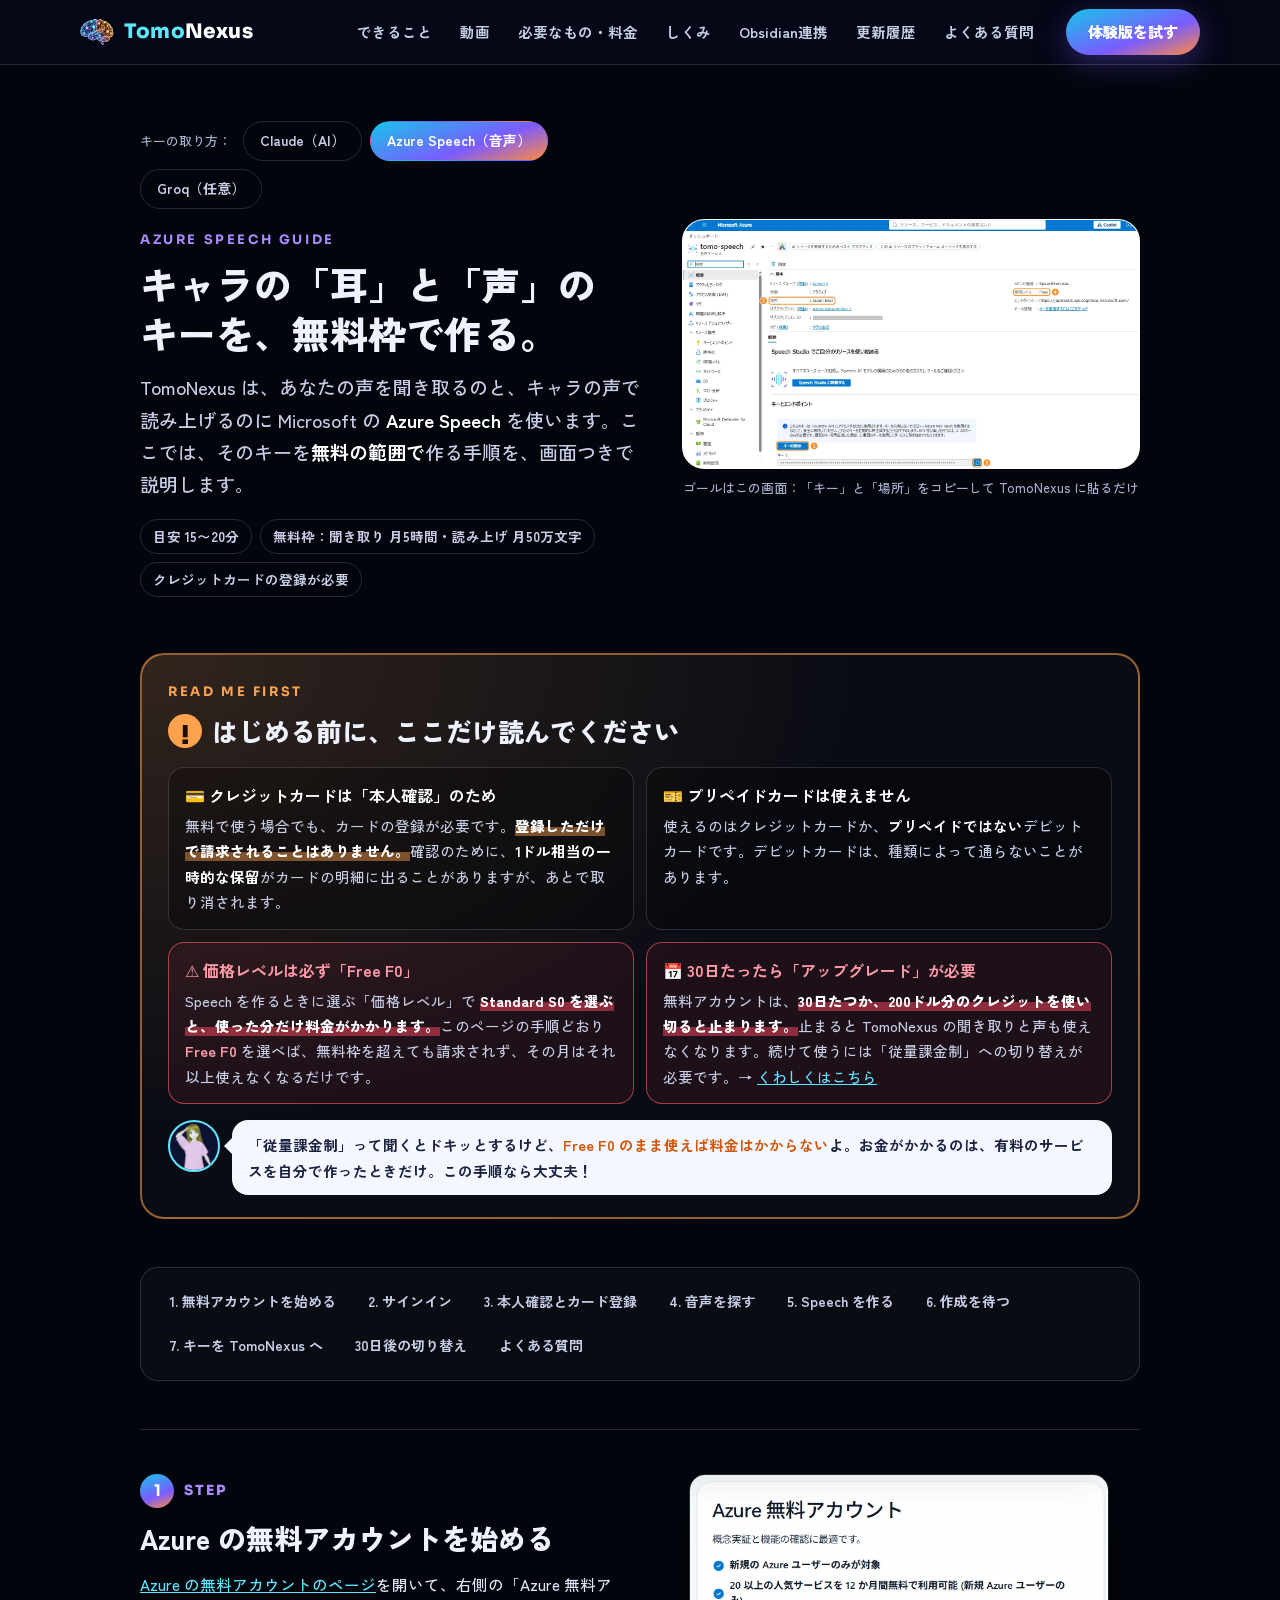
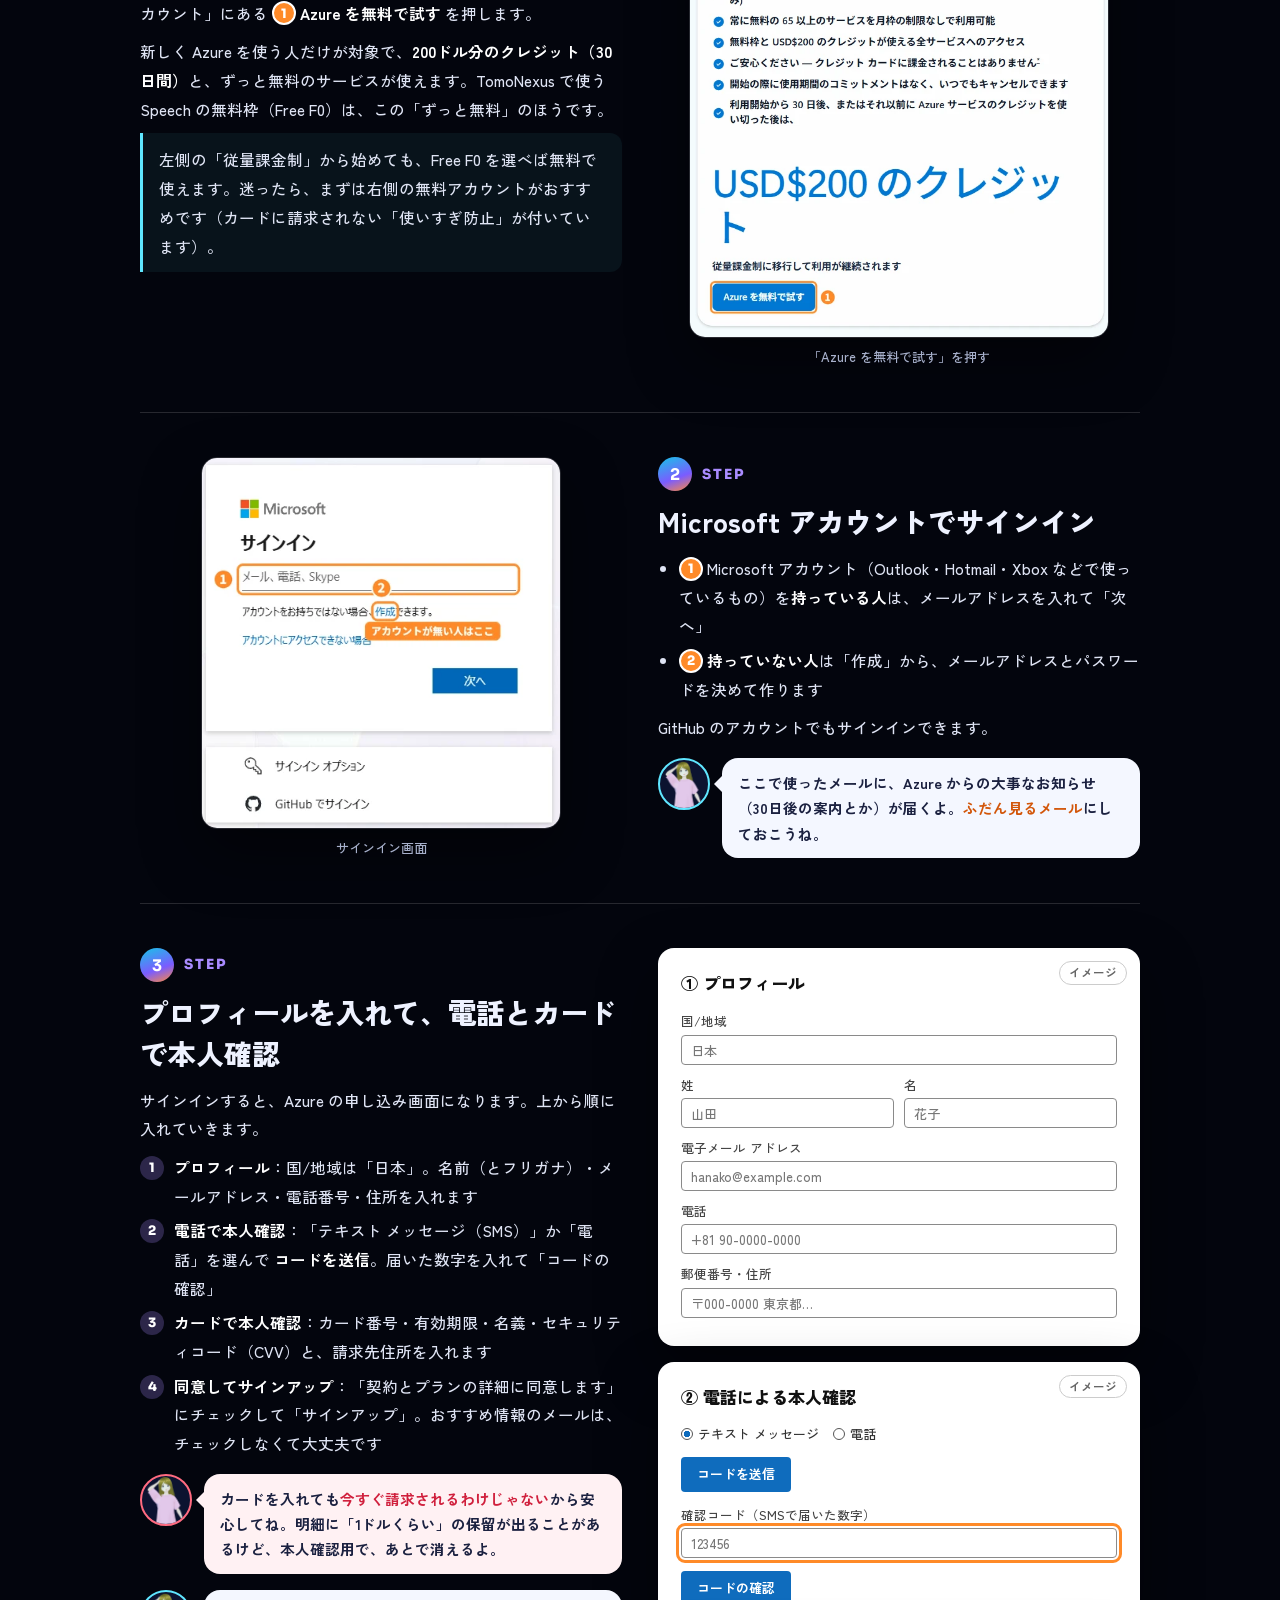
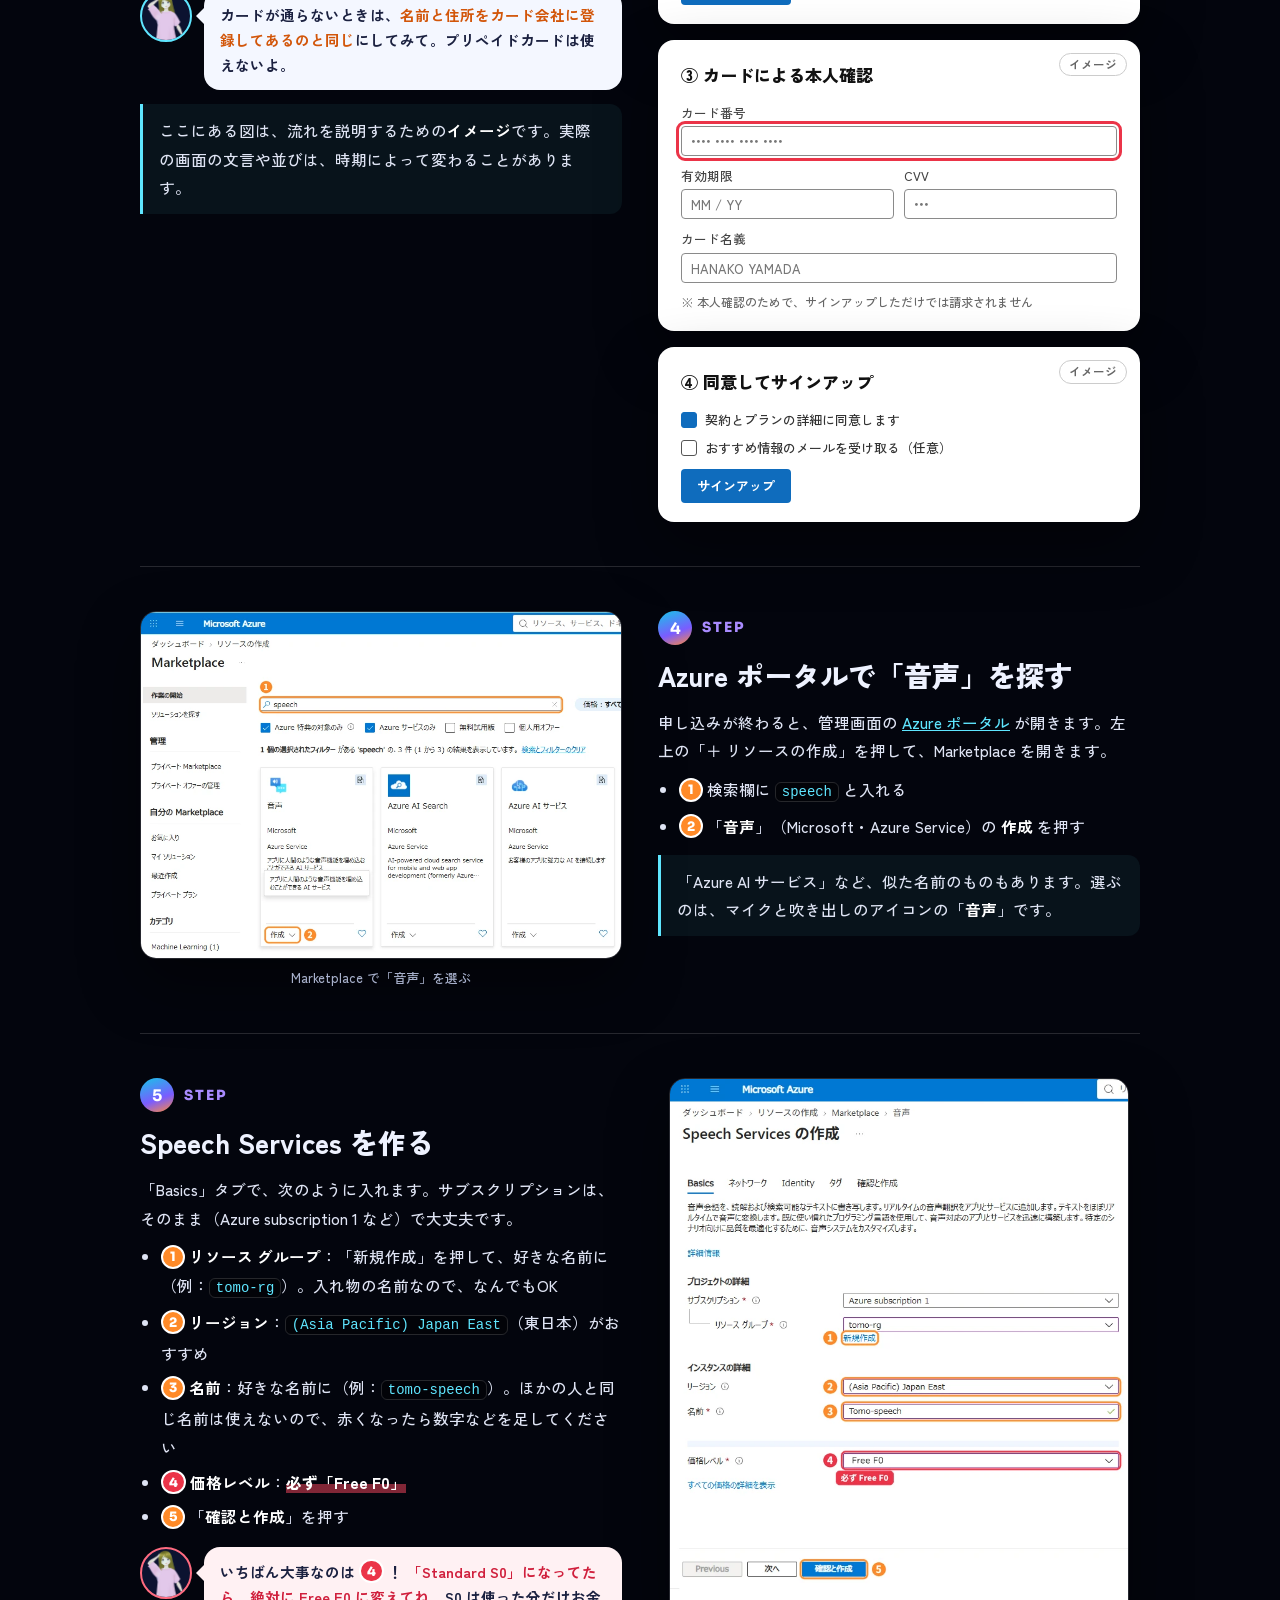
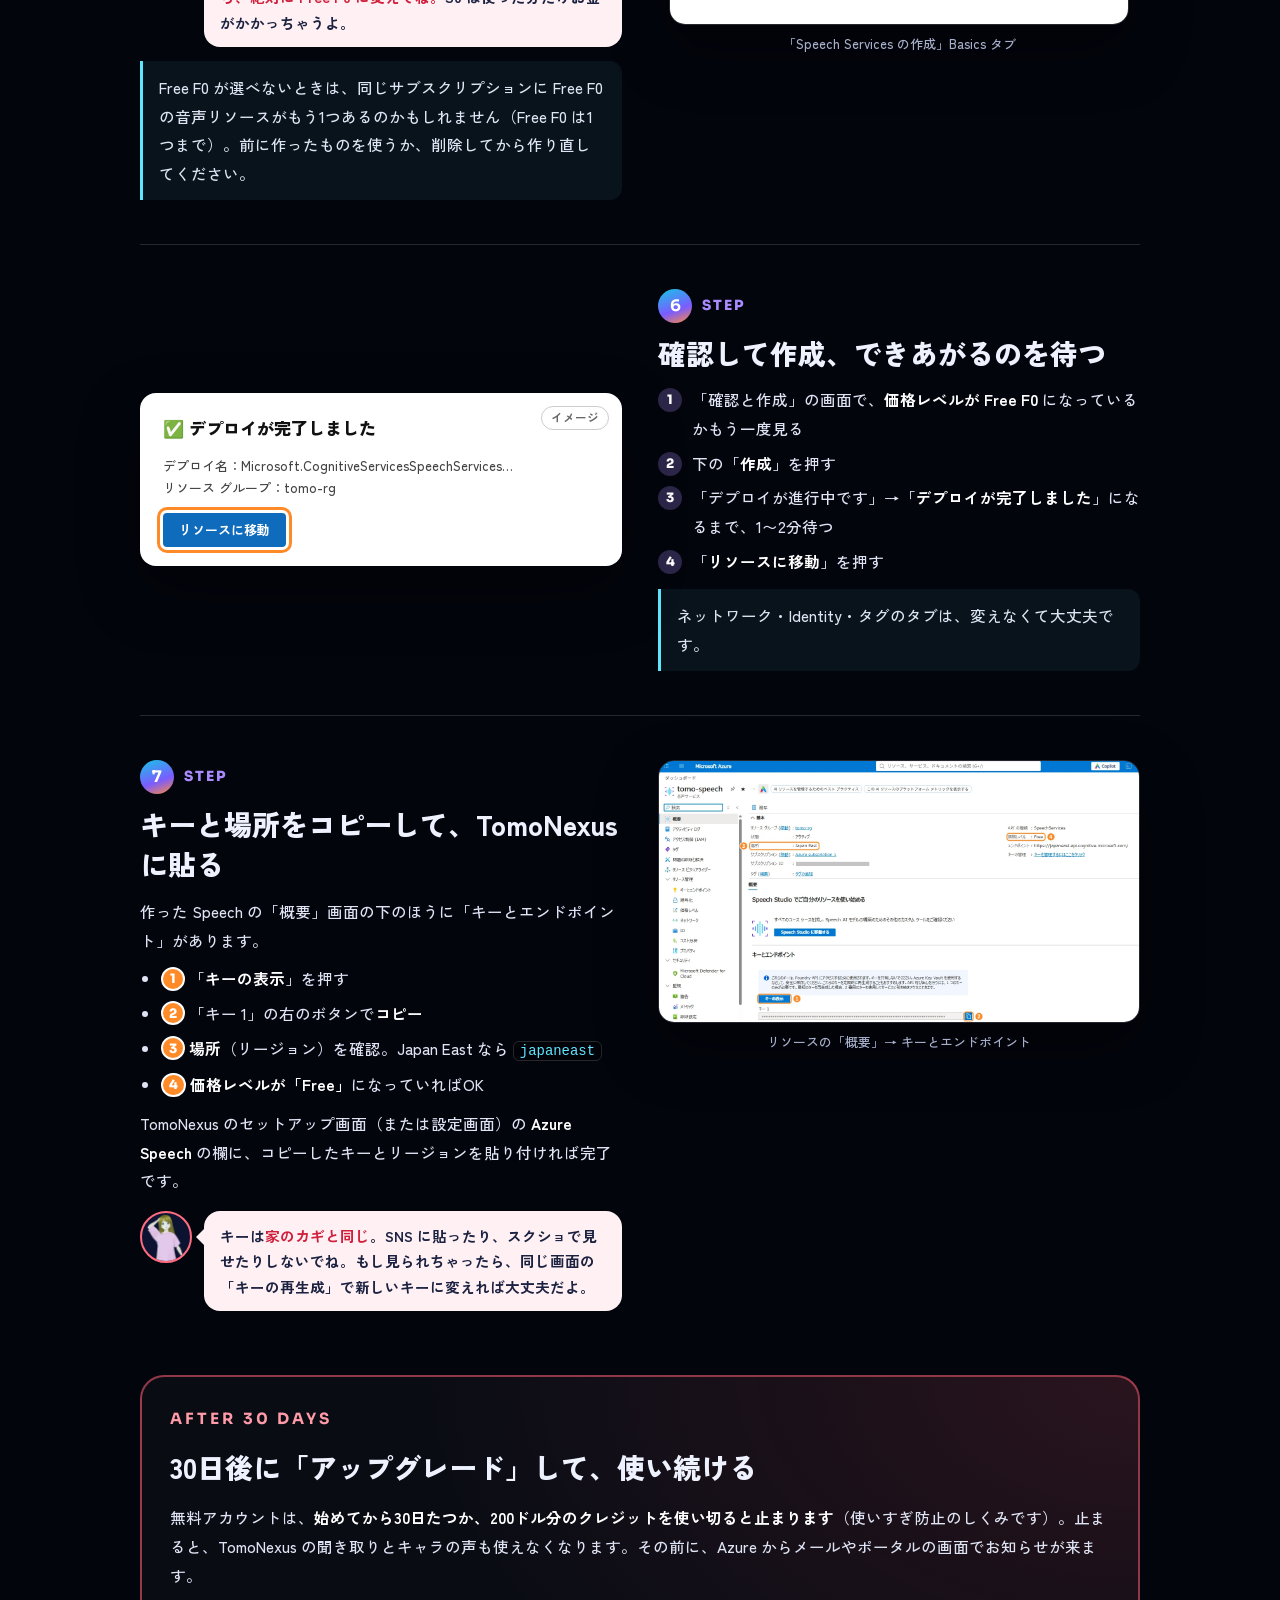
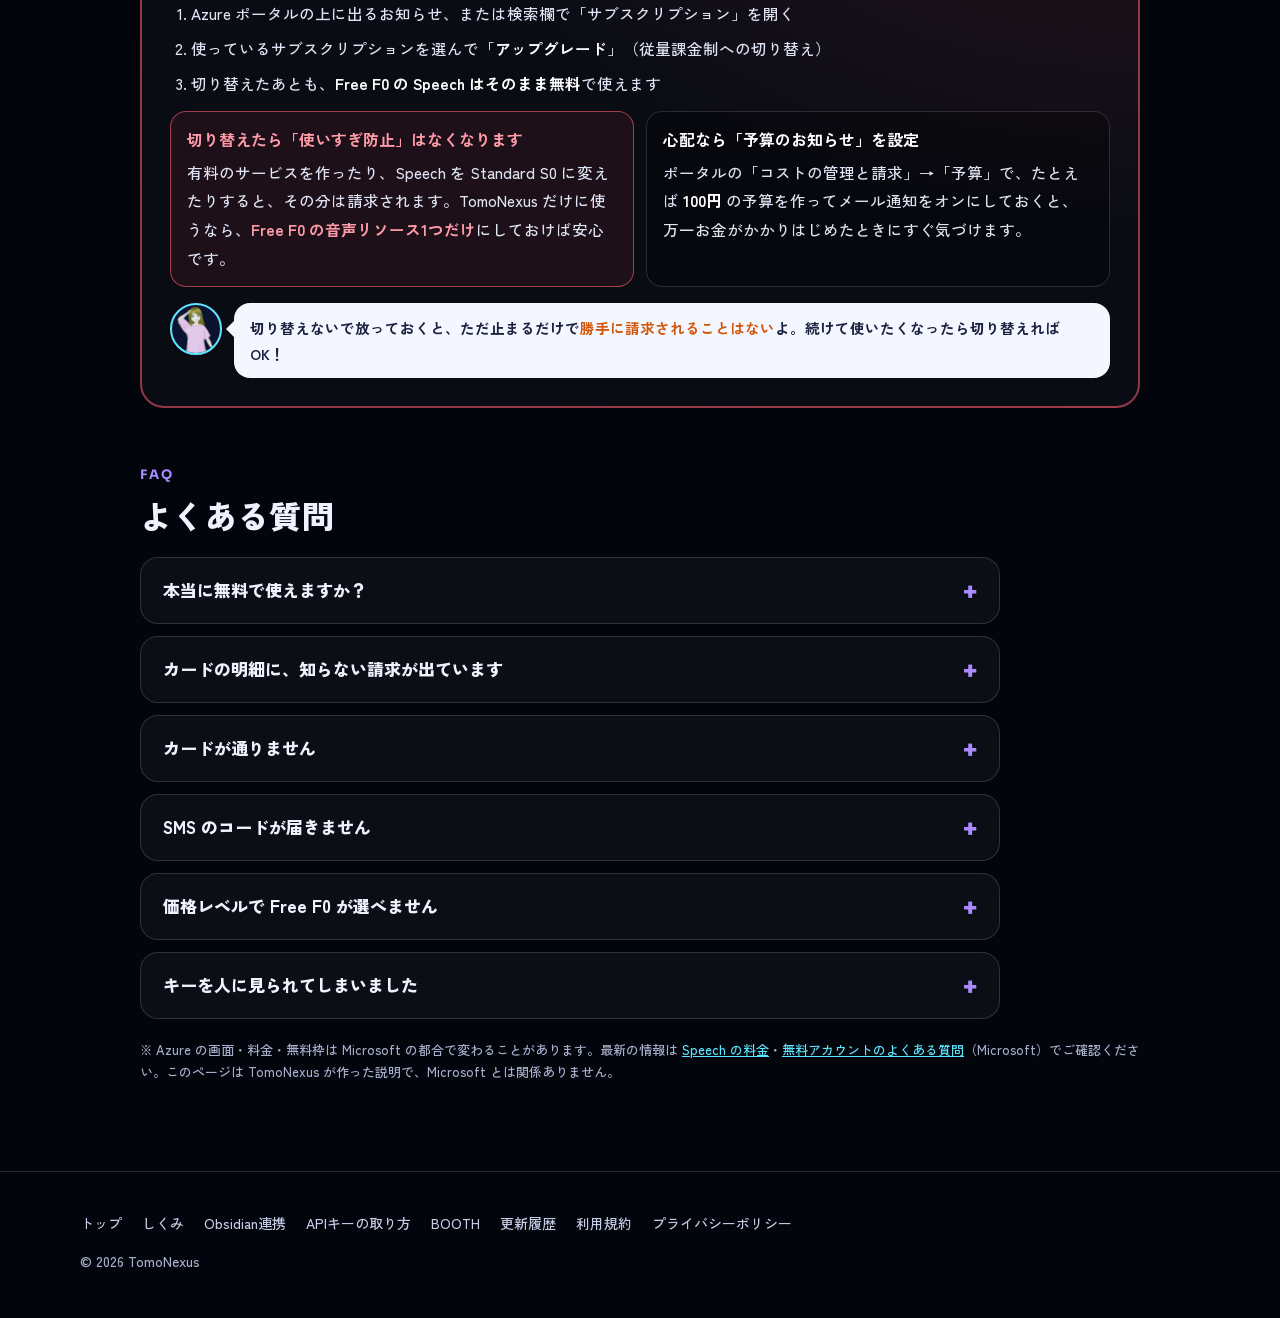
==== commit 5457371b: "Claude・Groq のAPIキーの取り方ページを追加／Word・Excel・PowerPoint 読み込みに合わせて説明を更新 Co-Authored-By: Claude Opus 5.5 <n" ====
--- a/azure.html
+++ b/azure.html
@@ -34,6 +34,7 @@
 
 <section class="g-hero">
   <div>
+    <nav class="key-tabs" aria-label="キーの取り方"><span>キーの取り方：</span><a href="claude.html">Claude（AI）</a><a href="azure.html" aria-current="page">Azure Speech（音声）</a><a href="groq.html">Groq（任意）</a></nav>
     <p class="eyebrow">Azure Speech guide</p>
     <h1><span class="nb">キャラの「耳」と「声」の</span><span class="nb">キーを、無料枠で作る。</span></h1>
     <p class="lead">TomoNexus は、あなたの声を聞き取るのと、キャラの声で読み上げるのに Microsoft の <b>Azure Speech</b> を使います。ここでは、そのキーを<b>無料の範囲で</b>作る手順を、画面つきで説明します。</p>
@@ -306,7 +307,7 @@
 </main>
 <footer class="site-footer">
   <div class="wrap">
-    <div class="foot-links"><a href="./">トップ</a><a href="shikumi.html">しくみ</a><a href="obsidian.html">Obsidian連携</a><a href="azure.html">Azureキーの取り方</a><a href="https://jinaxion.booth.pm/items/9001516" target="_blank" rel="noopener">BOOTH</a><a href="history.html">更新履歴</a><a href="terms.html">利用規約</a><a href="privacy.html">プライバシーポリシー</a></div>
+    <div class="foot-links"><a href="./">トップ</a><a href="shikumi.html">しくみ</a><a href="obsidian.html">Obsidian連携</a><a href="claude.html">APIキーの取り方</a><a href="https://jinaxion.booth.pm/items/9001516" target="_blank" rel="noopener">BOOTH</a><a href="history.html">更新履歴</a><a href="terms.html">利用規約</a><a href="privacy.html">プライバシーポリシー</a></div>
     <p>© <span data-year>2026</span> TomoNexus</p>
   </div>
 </footer>
--- a/assets/css/style.css
+++ b/assets/css/style.css
@@ -489,3 +489,16 @@
 .az-30 h2{font-weight:900;font-size:clamp(22px,2.8vw,28px);margin:10px 0 12px}
 .az-30 p,.az-30 li{color:#dfe4f4;font-size:15.5px;line-height:1.85}
 .az-30 ol,.az-30 ul{padding-left:1.3em;margin:10px 0;display:flex;flex-direction:column;gap:6px}
+.key-tabs{display:flex;flex-wrap:wrap;gap:8px;margin:0 0 20px}
+.key-tabs a{font-size:14px;font-weight:700;color:var(--soft);text-decoration:none;padding:7px 16px;border-radius:999px;border:1px solid var(--line)}
+.key-tabs a:hover{color:#fff;border-color:var(--violet)}
+.key-tabs a[aria-current="page"]{color:#fff;background:var(--grad);border-color:transparent}
+.key-tabs span{font-size:13px;color:var(--mute);align-self:center;margin-right:4px}
+.az-route{display:grid;grid-template-columns:repeat(2,minmax(0,1fr));gap:14px;margin:0 0 40px}
+@media (max-width:700px){.az-route{grid-template-columns:minmax(0,1fr)}}
+.az-route > div{border:1.5px solid var(--line);border-radius:20px;padding:18px 20px;background:rgba(255,255,255,.03)}
+.az-route > div.on{border-color:rgba(95,230,255,.55);background:radial-gradient(120% 140% at 0% 0%,rgba(95,230,255,.1),transparent 60%),rgba(255,255,255,.03)}
+.az-route h3{font-weight:900;font-size:17px;margin-bottom:6px}
+.az-route p{color:var(--soft);font-size:14.5px;line-height:1.75}
+.az-route small{display:inline-block;font-size:12px;font-weight:700;color:var(--cyan);border:1px solid rgba(95,230,255,.5);border-radius:999px;padding:0 9px;margin-bottom:6px}
+.g-step.stack{grid-template-columns:minmax(0,1fr)}
